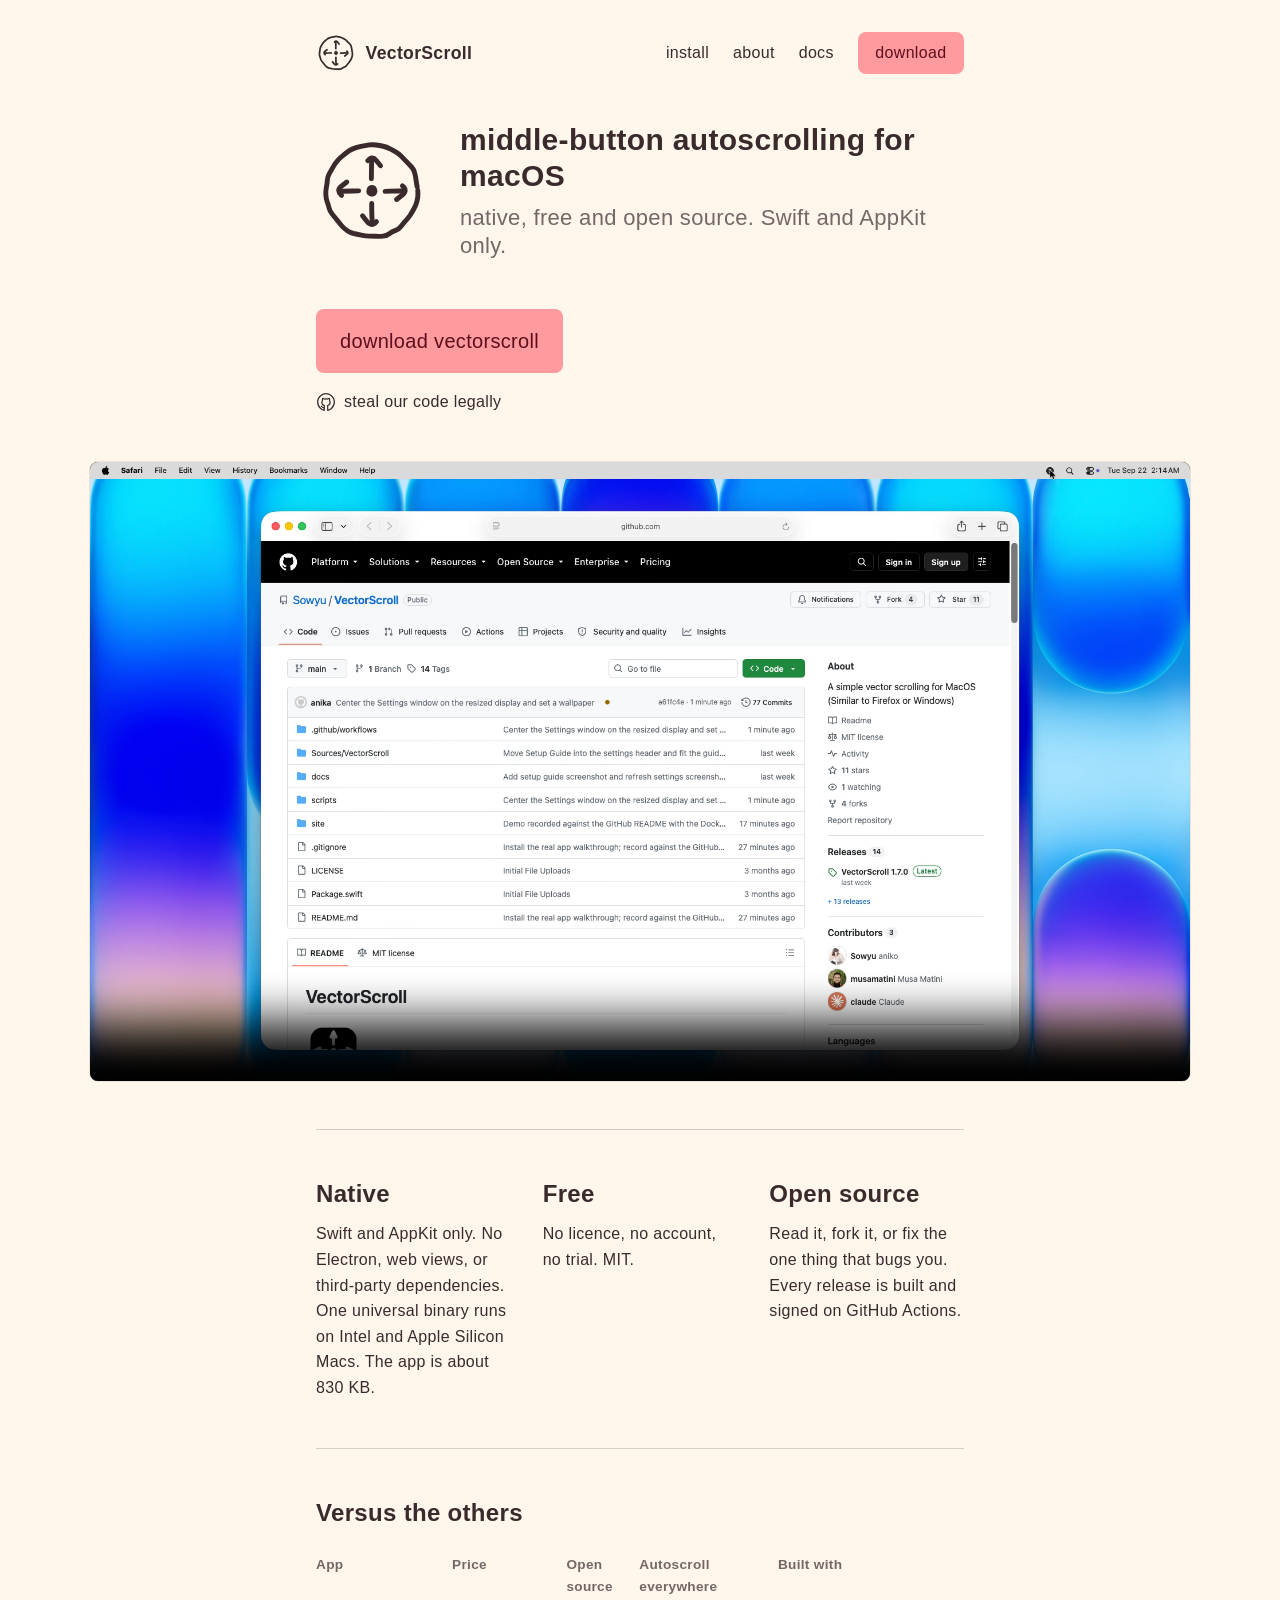
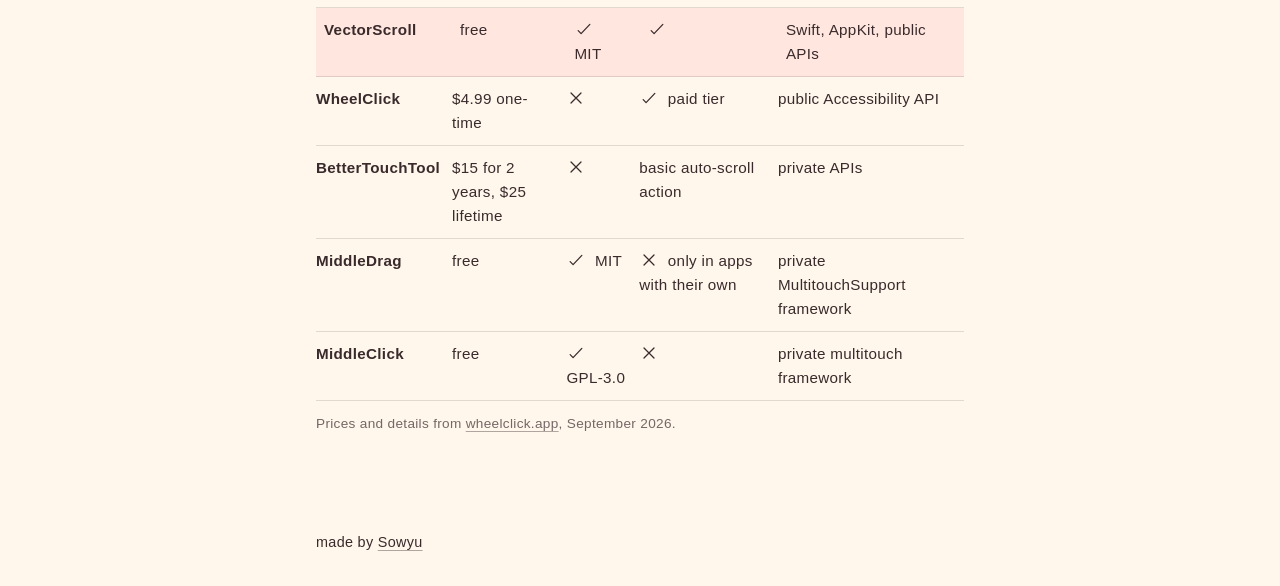
==== site/index.html @ f9fa7a79 "Native pitch, comparison table with Hugeicons, header download button, steal-our-code link; record o" ====
<!doctype html>
<html lang="en">
<head>
<meta charset="utf-8">
<meta name="viewport" content="width=device-width, initial-scale=1">
<title>VectorScroll</title>
<meta name="description" content="Free and open source middle-button autoscrolling for macOS. Swift and AppKit, 830 KB.">
<meta name="color-scheme" content="light dark">
<meta property="og:title" content="VectorScroll">
<meta property="og:description" content="Free and open source middle-button autoscrolling for macOS. Swift and AppKit, 830 KB.">
<meta property="og:image" content="poster.jpg">
<link rel="icon" href="icon.png">
<link rel="stylesheet" href="style.css">
</head>
<body>
<a class="skip" href="#main">Skip to main content</a>
<header>
  <a href="index.html" class="home" aria-label="VectorScroll home"><svg class="mark" aria-hidden="true" viewBox="0 0 160 160" fill="none" stroke="currentColor" stroke-width="7" stroke-linecap="round" stroke-linejoin="round" xmlns="http://www.w3.org/2000/svg"><path d="M145.4 78.9 Q145.4 78.9 145.6 83.9 Q145.7 89.0 144.3 94.5 Q142.9 100.0 140.1 105.0 Q137.4 110.0 134.7 114.3 Q131.9 118.6 128.6 122.0 Q125.3 125.4 121.9 129.9 Q118.6 134.4 113.7 136.2 Q108.8 137.9 104.8 141.1 Q100.8 144.2 95.7 144.5 Q90.6 144.9 86.0 144.7 Q81.5 144.5 76.2 144.5 Q70.8 144.5 64.6 143.0 Q58.5 141.5 53.9 140.7 Q49.4 139.8 44.8 136.7 Q40.2 133.7 37.0 130.0 Q33.8 126.3 30.3 121.8 Q26.8 117.4 23.3 113.2 Q19.8 109.0 18.8 104.6 Q17.8 100.2 16.0 95.4 Q14.2 90.6 14.0 85.0 Q13.9 79.4 14.8 74.8 Q15.8 70.3 16.1 65.1 Q16.4 59.8 18.8 55.5 Q21.3 51.2 24.3 45.9 Q27.3 40.5 31.1 36.3 Q34.9 32.1 37.9 29.8 Q40.9 27.4 44.9 24.3 Q48.9 21.2 53.5 19.5 Q58.1 17.8 64.3 16.4 Q70.5 15.0 75.9 14.2 Q81.2 13.4 86.1 14.3 Q90.9 15.1 95.8 16.1 Q100.7 17.1 105.9 19.9 Q111.1 22.6 114.9 24.9 Q118.7 27.1 122.0 30.6 Q125.3 34.0 129.6 38.4 Q133.9 42.8 136.9 46.1 Q139.8 49.3 141.1 54.7 Q142.4 60.1 143.0 64.8 Q143.7 69.6 144.5 74.2"/><path d="M79.1 62.5 Q79.1 62.5 79.2 53.5 Q79.3 44.5 79.5 36.6"/><path d="M92.2 43.9 Q92.2 43.9 86.1 36.3 Q80.1 28.8 73.9 36.7"/><path d="M79.6 97.8 Q79.6 97.8 79.6 106.8 Q79.7 115.8 80.3 123.5"/><path d="M66.4 115.5 Q66.4 115.5 72.9 123.7 Q79.5 132.0 86.3 123.7"/><path d="M61.0 79.8 Q61.0 79.8 52.9 80.0 Q44.7 80.1 36.8 80.3"/><path d="M44.0 67.2 Q44.0 67.2 36.2 73.2 Q28.4 79.1 36.6 86.3"/><path d="M98.7 80.6 Q98.7 80.6 106.8 80.2 Q114.8 79.8 123.0 80.0"/><path d="M115.1 92.1 Q115.1 92.1 123.3 85.7 Q131.4 79.3 123.5 72.7"/><path d="M86.4 79.6 Q86.4 79.6 86.0 81.5 Q85.6 83.3 84.3 84.9 Q82.9 86.5 81.5 86.5 Q80.1 86.6 78.2 86.2 Q76.2 85.9 75.0 84.5 Q73.8 83.0 73.6 81.8 Q73.4 80.6 73.7 78.5 Q73.9 76.5 75.0 75.0 Q76.0 73.5 77.9 73.1 Q79.8 72.7 81.9 73.1 Q83.9 73.5 84.7 75.3 Q85.5 77.0 85.9 78.3" fill="currentColor" stroke-width="3"/></svg><span>VectorScroll</span></a>
  <nav><a href="download.html">install</a><a href="about.html">about</a><a href="docs.html">docs</a><a href="https://github.com/Sowyu/VectorScroll/releases/latest/download/VectorScroll.dmg" class="button small">download</a></nav>
</header>
<section class="hero">
  <svg class="hero-mark" aria-hidden="true" viewBox="0 0 160 160" fill="none" stroke="currentColor" stroke-width="7" stroke-linecap="round" stroke-linejoin="round" xmlns="http://www.w3.org/2000/svg"><path d="M145.4 78.9 Q145.4 78.9 145.6 83.9 Q145.7 89.0 144.3 94.5 Q142.9 100.0 140.1 105.0 Q137.4 110.0 134.7 114.3 Q131.9 118.6 128.6 122.0 Q125.3 125.4 121.9 129.9 Q118.6 134.4 113.7 136.2 Q108.8 137.9 104.8 141.1 Q100.8 144.2 95.7 144.5 Q90.6 144.9 86.0 144.7 Q81.5 144.5 76.2 144.5 Q70.8 144.5 64.6 143.0 Q58.5 141.5 53.9 140.7 Q49.4 139.8 44.8 136.7 Q40.2 133.7 37.0 130.0 Q33.8 126.3 30.3 121.8 Q26.8 117.4 23.3 113.2 Q19.8 109.0 18.8 104.6 Q17.8 100.2 16.0 95.4 Q14.2 90.6 14.0 85.0 Q13.9 79.4 14.8 74.8 Q15.8 70.3 16.1 65.1 Q16.4 59.8 18.8 55.5 Q21.3 51.2 24.3 45.9 Q27.3 40.5 31.1 36.3 Q34.9 32.1 37.9 29.8 Q40.9 27.4 44.9 24.3 Q48.9 21.2 53.5 19.5 Q58.1 17.8 64.3 16.4 Q70.5 15.0 75.9 14.2 Q81.2 13.4 86.1 14.3 Q90.9 15.1 95.8 16.1 Q100.7 17.1 105.9 19.9 Q111.1 22.6 114.9 24.9 Q118.7 27.1 122.0 30.6 Q125.3 34.0 129.6 38.4 Q133.9 42.8 136.9 46.1 Q139.8 49.3 141.1 54.7 Q142.4 60.1 143.0 64.8 Q143.7 69.6 144.5 74.2"/><path d="M79.1 62.5 Q79.1 62.5 79.2 53.5 Q79.3 44.5 79.5 36.6"/><path d="M92.2 43.9 Q92.2 43.9 86.1 36.3 Q80.1 28.8 73.9 36.7"/><path d="M79.6 97.8 Q79.6 97.8 79.6 106.8 Q79.7 115.8 80.3 123.5"/><path d="M66.4 115.5 Q66.4 115.5 72.9 123.7 Q79.5 132.0 86.3 123.7"/><path d="M61.0 79.8 Q61.0 79.8 52.9 80.0 Q44.7 80.1 36.8 80.3"/><path d="M44.0 67.2 Q44.0 67.2 36.2 73.2 Q28.4 79.1 36.6 86.3"/><path d="M98.7 80.6 Q98.7 80.6 106.8 80.2 Q114.8 79.8 123.0 80.0"/><path d="M115.1 92.1 Q115.1 92.1 123.3 85.7 Q131.4 79.3 123.5 72.7"/><path d="M86.4 79.6 Q86.4 79.6 86.0 81.5 Q85.6 83.3 84.3 84.9 Q82.9 86.5 81.5 86.5 Q80.1 86.6 78.2 86.2 Q76.2 85.9 75.0 84.5 Q73.8 83.0 73.6 81.8 Q73.4 80.6 73.7 78.5 Q73.9 76.5 75.0 75.0 Q76.0 73.5 77.9 73.1 Q79.8 72.7 81.9 73.1 Q83.9 73.5 84.7 75.3 Q85.5 77.0 85.9 78.3" fill="currentColor" stroke-width="3"/></svg>
  <div>
    <h1>middle-button autoscrolling for macOS</h1>
    <h3>native, free and open source. Swift and AppKit only.</h3>
  </div>
</section>
<main id="main">
  <div class="cta">
    <a href="https://github.com/Sowyu/VectorScroll/releases/latest/download/VectorScroll.dmg" class="button">download vectorscroll</a>
    <a href="https://github.com/Sowyu/VectorScroll" class="steal"><svg class="ico" viewBox="0 0 24 24" fill="none" aria-hidden="true"><path d="M6.51734 17.1132C6.91177 17.6905 8.10883 18.9228 9.74168 19.2333M9.86428 22C8.83582 21.8306 2 19.6057 2 12.0926C2 5.06329 8.0019 2 12.0008 2C15.9996 2 22 5.06329 22 12.0926C22 19.6057 15.1642 21.8306 14.1357 22C14.1357 22 13.9267 18.5826 14.0487 17.9969C14.1706 17.4113 13.7552 16.4688 13.7552 16.4688C14.7262 16.1055 16.2043 15.5847 16.7001 14.1874C17.0848 13.1032 17.3268 11.5288 16.2508 10.0489C16.2508 10.0489 16.5318 7.65809 15.9996 7.56548C15.4675 7.47287 13.8998 8.51192 13.8998 8.51192C13.4432 8.38248 12.4243 8.13476 12.0018 8.17939C11.5792 8.13476 10.5568 8.38248 10.1002 8.51192C10.1002 8.51192 8.53249 7.47287 8.00036 7.56548C7.46823 7.65809 7.74917 10.0489 7.74917 10.0489C6.67316 11.5288 6.91516 13.1032 7.2999 14.1874C7.79575 15.5847 9.27384 16.1055 10.2448 16.4688C10.2448 16.4688 9.82944 17.4113 9.95135 17.9969C10.0733 18.5826 9.86428 22 9.86428 22Z" stroke="currentColor" stroke-width="1.5" stroke-linecap="round" stroke-linejoin="round"/></svg> steal our code legally</a>
  </div>
  <video width="1920" height="1080" autoplay muted loop playsinline controls preload="metadata" poster="poster.jpg" aria-label="A middle click shows the four-arrow indicator, moving the pointer down scrolls the page, pulling back slows and reverses it.">
    <source src="demo.webm" type="video/webm">
    <source src="demo.mp4" type="video/mp4">
  </video>
  <hr>
  <div class="grid">
    <div><h2>Native</h2><p>Swift and AppKit only. No Electron, web views, or third-party dependencies. One universal binary runs on Intel and Apple Silicon Macs. The app is about 830 KB.</p></div>
    <div><h2>Free</h2><p>No licence, no account, no trial. MIT.</p></div>
    <div><h2>Open source</h2><p>Read it, fork it, or fix the one thing that bugs you. Every release is built and signed on GitHub Actions.</p></div>
  </div>
  <hr>
  <div class="compare">
    <h2>Versus the others</h2>
    <div class="scroll">
    <table>
      <thead><tr><th>App</th><th>Price</th><th>Open source</th><th>Autoscroll everywhere</th><th>Built with</th></tr></thead>
      <tbody>
        <tr><th>VectorScroll</th><td>free</td><td><svg class="ico" viewBox="0 0 24 24" fill="none" role="img" aria-label="yes"><path d="M5 14L8.5 17.5L19 6.5" stroke="currentColor" stroke-width="1.5" stroke-linecap="round" stroke-linejoin="round"/></svg> MIT</td><td><svg class="ico" viewBox="0 0 24 24" fill="none" role="img" aria-label="yes"><path d="M5 14L8.5 17.5L19 6.5" stroke="currentColor" stroke-width="1.5" stroke-linecap="round" stroke-linejoin="round"/></svg></td><td>Swift, AppKit, public APIs</td></tr>
        <tr><th>WheelClick</th><td>$4.99 one-time</td><td><svg class="ico" viewBox="0 0 24 24" fill="none" role="img" aria-label="no"><path d="M18 6L6.00081 17.9992M17.9992 18L6 6.00085" stroke="currentColor" stroke-width="1.5" stroke-linecap="round" stroke-linejoin="round"/></svg></td><td><svg class="ico" viewBox="0 0 24 24" fill="none" role="img" aria-label="yes"><path d="M5 14L8.5 17.5L19 6.5" stroke="currentColor" stroke-width="1.5" stroke-linecap="round" stroke-linejoin="round"/></svg> paid tier</td><td>public Accessibility API</td></tr>
        <tr><th>BetterTouchTool</th><td>$15 for 2 years, $25 lifetime</td><td><svg class="ico" viewBox="0 0 24 24" fill="none" role="img" aria-label="no"><path d="M18 6L6.00081 17.9992M17.9992 18L6 6.00085" stroke="currentColor" stroke-width="1.5" stroke-linecap="round" stroke-linejoin="round"/></svg></td><td>basic auto-scroll action</td><td>private APIs</td></tr>
        <tr><th>MiddleDrag</th><td>free</td><td><svg class="ico" viewBox="0 0 24 24" fill="none" role="img" aria-label="yes"><path d="M5 14L8.5 17.5L19 6.5" stroke="currentColor" stroke-width="1.5" stroke-linecap="round" stroke-linejoin="round"/></svg> MIT</td><td><svg class="ico" viewBox="0 0 24 24" fill="none" role="img" aria-label="no"><path d="M18 6L6.00081 17.9992M17.9992 18L6 6.00085" stroke="currentColor" stroke-width="1.5" stroke-linecap="round" stroke-linejoin="round"/></svg> only in apps with their own</td><td>private MultitouchSupport framework</td></tr>
        <tr><th>MiddleClick</th><td>free</td><td><svg class="ico" viewBox="0 0 24 24" fill="none" role="img" aria-label="yes"><path d="M5 14L8.5 17.5L19 6.5" stroke="currentColor" stroke-width="1.5" stroke-linecap="round" stroke-linejoin="round"/></svg> GPL-3.0</td><td><svg class="ico" viewBox="0 0 24 24" fill="none" role="img" aria-label="no"><path d="M18 6L6.00081 17.9992M17.9992 18L6 6.00085" stroke="currentColor" stroke-width="1.5" stroke-linecap="round" stroke-linejoin="round"/></svg></td><td>private multitouch framework</td></tr>
      </tbody>
    </table>
    </div>
    <p class="note">Prices and details from <a href="https://wheelclick.app/vs/everything">wheelclick.app</a>, September 2026.</p>
  </div>
</main>
<footer>made by <a href="https://github.com/Sowyu">Sowyu</a></footer>
</body>
</html>
---- site/style.css ----
:root {
  --bg: #fff7ec;
  --text: #3a2a2c;
  --accent: #ff9a9e;
  --accent-light: #ffc4c6;
  --accent-dark: #5c0f1c;
}
@media (prefers-color-scheme: dark) {
  :root {
    --bg: #1d1a1a;
    --text: #f1e9e3;
    --accent: #e0757b;
    --accent-light: #f09a9e;
    --accent-dark: #2a0a0f;
  }
}

* { box-sizing: border-box; }
html { background: var(--bg); color: var(--text); }
body {
  margin: 0 auto; max-width: 680px; min-height: 100dvh; padding: 0 16px;
  display: flex; flex-direction: column; gap: 3rem;
  font-family: -apple-system, BlinkMacSystemFont, "Segoe UI", Roboto, sans-serif;
  font-size: 16px; line-height: 1.6; letter-spacing: .02rem;
}
h1, h2, h3 { margin: 0 0 .75rem; font-weight: 600; line-height: 1.3; }
h1 { font-size: 1.875rem; line-height: 1.2; }
h2 { font-size: 1.5rem; }
h3 { font-size: 1.375rem; font-weight: 500; }
p { margin: 0 0 1rem; }
a { color: inherit; text-decoration: underline; text-underline-offset: 3px; text-decoration-color: color-mix(in oklab, var(--text) 40%, transparent); }
a:hover { text-decoration-color: var(--accent); }
:focus-visible { outline: 2px solid var(--accent-dark); outline-offset: 3px; border-radius: 4px; }
hr { width: 100%; height: 1px; border: 0; margin: 0; background: color-mix(in oklab, var(--text) 20%, transparent); }
img { max-width: 100%; height: auto; }
video { height: auto; }
pre, code { font-family: ui-monospace, Menlo, monospace; font-size: .9em; }
pre { background: color-mix(in oklab, var(--text) 8%, transparent); border-radius: .5rem; padding: .75rem 1rem; overflow-x: auto; margin: 0 0 1rem; }
code { background: color-mix(in oklab, var(--text) 8%, transparent); border-radius: .25rem; padding: .1em .35em; }

.skip { position: absolute; left: -999px; top: 1rem; background: var(--accent); color: var(--accent-dark); padding: .5rem 1rem; border-radius: .5rem; }
.skip:focus { left: 1rem; z-index: 10; }

header { width: 100%; display: flex; flex-wrap: wrap; justify-content: space-between; align-items: center; gap: .75rem 1.5rem; padding-top: 2rem; }
.home { display: flex; align-items: center; gap: .6rem; text-decoration: none; font-weight: 600; font-size: 1.1rem; }
.mark { width: 2.5rem; height: 2.5rem; }
nav { display: flex; gap: 1.5rem; align-items: center; }
nav a { text-decoration: none; }
nav a:hover, nav a[aria-current] { text-decoration: underline; text-decoration-color: var(--accent); }
.button { background: var(--accent); color: var(--accent-dark); border-radius: .5rem; text-decoration: none; }
.button:hover { background: var(--accent-light); text-decoration: none; }
.button { display: inline-block; padding: 1rem 1.5rem; font-size: 1.25rem; }
.button.small { padding: .5rem 1.1rem; font-size: 1rem; }
.steal { display: inline-flex; align-items: center; gap: .5rem; text-decoration: none; font-weight: 500; }
.steal:hover { text-decoration: underline; text-decoration-color: var(--accent); }
.ico { width: 1.25rem; height: 1.25rem; vertical-align: -.25rem; flex: none; }
.compare h2 { margin-bottom: 1rem; }
.scroll { overflow-x: auto; -webkit-overflow-scrolling: touch; }
table { border-collapse: collapse; width: 100%; min-width: 620px; font-size: .95rem; }
th, td { text-align: left; padding: .6rem .75rem .6rem 0; vertical-align: top; border-bottom: 1px solid color-mix(in oklab, var(--text) 15%, transparent); }
thead th { font-weight: 600; color: color-mix(in oklab, var(--text) 70%, transparent); font-size: .85rem; }
tbody th { font-weight: 600; white-space: nowrap; }
tbody tr:first-child { background: color-mix(in oklab, var(--accent) 18%, transparent); }
tbody tr:first-child th, tbody tr:first-child td { padding-left: .5rem; }
td .ico { margin-right: .25rem; }
.note { font-size: .85rem; color: color-mix(in oklab, var(--text) 70%, transparent); margin-top: .75rem; }

.hero { display: flex; gap: 2rem; align-items: center; }
.hero-mark { width: 7rem; height: 7rem; flex: none; }
.hero h3 { color: color-mix(in oklab, var(--text) 70%, transparent); margin: 0; }
.hero h1 { margin-bottom: 10px; }

main { width: 100%; flex-grow: 1; display: flex; flex-direction: column; gap: 3rem; }
.cta { display: flex; flex-direction: column; gap: 1rem; align-items: flex-start; }
video { width: min(100vw - 32px, 1100px); margin-inline: calc((100% - min(100vw - 32px, 1100px)) / 2); border-radius: .5rem; background: #000; box-shadow: 0 0 0 1px color-mix(in oklab, var(--text) 10%, transparent); }
.grid { width: 100%; display: grid; grid-template-columns: 1fr 1fr 1fr; gap: 2rem; }
.grid p { margin: 0; }

.doc { width: 100%; align-items: stretch; display: block; }
.doc h1 { margin-bottom: 1.5rem; }
.doc h2 { margin-top: 2.5rem; }
.doc ol, .doc ul { padding-left: 1.4rem; margin: 0 0 1rem; }
.doc li { margin-bottom: .4rem; }
.doc img { border-radius: .5rem; margin: 0 0 1rem; box-shadow: 0 0 0 1px color-mix(in oklab, var(--text) 10%, transparent); }
.dl { border: 1px solid color-mix(in oklab, var(--text) 20%, transparent); border-radius: .5rem; padding: 1.5rem; margin-bottom: 1rem; }
.dl h2 { margin-top: 0; }
.dl p { margin: 1rem 0 0; }

.docs { display: block; }
.doc h2 { scroll-margin-top: 1.5rem; }

footer { padding: 2rem 0; font-size: .9rem; }


@media (max-width: 640px) {
  body { gap: 2rem; }
  header { padding-top: 1rem; }
  .mark { width: 2rem; height: 2rem; }
  nav { gap: 1.25rem; }
  .hero { gap: 1.25rem; }
  .hero-mark { width: 5rem; height: 5rem; }
  .hero h1 { font-size: 1.5rem; }
  .hero h3 { font-size: 1.1rem; }
  .cta { flex-wrap: wrap; }
  .grid { grid-template-columns: 1fr; gap: 1rem; }
  .button { font-size: 1.1rem; }
  nav { gap: 1rem; }
  .grid div { margin-bottom: .5rem; }
}
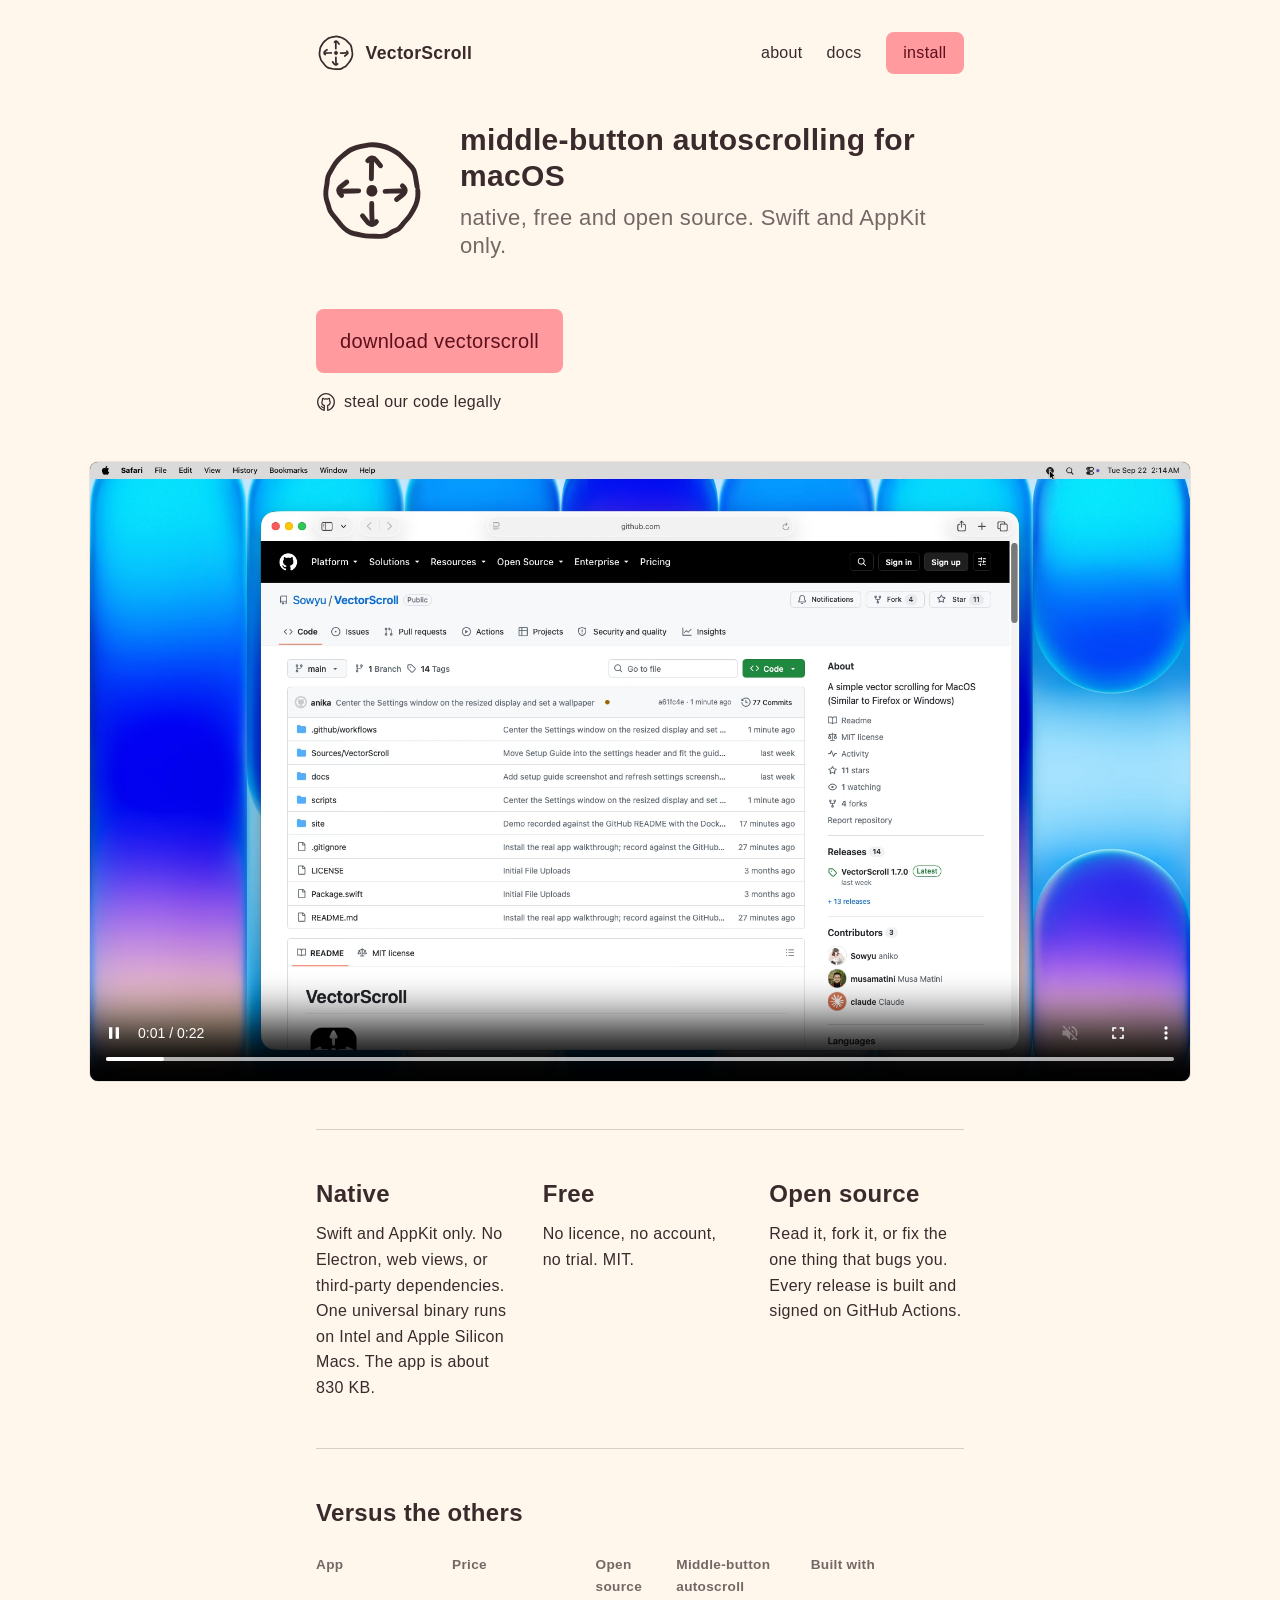
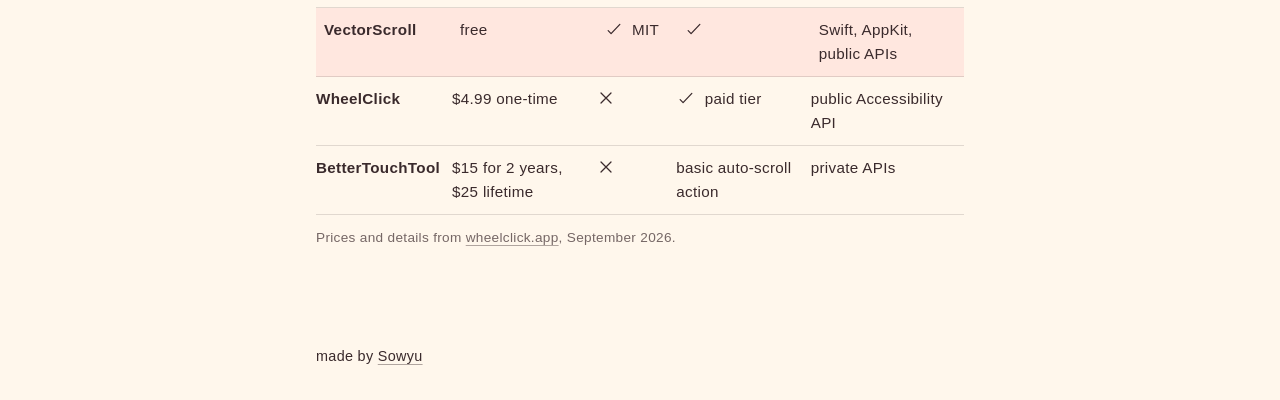
==== commit bddaa93c: "Header: install button instead of download; table keeps only apps that autoscroll" ====
--- a/site/index.html
+++ b/site/index.html
@@ -16,7 +16,7 @@
 <a class="skip" href="#main">Skip to main content</a>
 <header>
   <a href="index.html" class="home" aria-label="VectorScroll home"><svg class="mark" aria-hidden="true" viewBox="0 0 160 160" fill="none" stroke="currentColor" stroke-width="7" stroke-linecap="round" stroke-linejoin="round" xmlns="http://www.w3.org/2000/svg"><path d="M145.4 78.9 Q145.4 78.9 145.6 83.9 Q145.7 89.0 144.3 94.5 Q142.9 100.0 140.1 105.0 Q137.4 110.0 134.7 114.3 Q131.9 118.6 128.6 122.0 Q125.3 125.4 121.9 129.9 Q118.6 134.4 113.7 136.2 Q108.8 137.9 104.8 141.1 Q100.8 144.2 95.7 144.5 Q90.6 144.9 86.0 144.7 Q81.5 144.5 76.2 144.5 Q70.8 144.5 64.6 143.0 Q58.5 141.5 53.9 140.7 Q49.4 139.8 44.8 136.7 Q40.2 133.7 37.0 130.0 Q33.8 126.3 30.3 121.8 Q26.8 117.4 23.3 113.2 Q19.8 109.0 18.8 104.6 Q17.8 100.2 16.0 95.4 Q14.2 90.6 14.0 85.0 Q13.9 79.4 14.8 74.8 Q15.8 70.3 16.1 65.1 Q16.4 59.8 18.8 55.5 Q21.3 51.2 24.3 45.9 Q27.3 40.5 31.1 36.3 Q34.9 32.1 37.9 29.8 Q40.9 27.4 44.9 24.3 Q48.9 21.2 53.5 19.5 Q58.1 17.8 64.3 16.4 Q70.5 15.0 75.9 14.2 Q81.2 13.4 86.1 14.3 Q90.9 15.1 95.8 16.1 Q100.7 17.1 105.9 19.9 Q111.1 22.6 114.9 24.9 Q118.7 27.1 122.0 30.6 Q125.3 34.0 129.6 38.4 Q133.9 42.8 136.9 46.1 Q139.8 49.3 141.1 54.7 Q142.4 60.1 143.0 64.8 Q143.7 69.6 144.5 74.2"/><path d="M79.1 62.5 Q79.1 62.5 79.2 53.5 Q79.3 44.5 79.5 36.6"/><path d="M92.2 43.9 Q92.2 43.9 86.1 36.3 Q80.1 28.8 73.9 36.7"/><path d="M79.6 97.8 Q79.6 97.8 79.6 106.8 Q79.7 115.8 80.3 123.5"/><path d="M66.4 115.5 Q66.4 115.5 72.9 123.7 Q79.5 132.0 86.3 123.7"/><path d="M61.0 79.8 Q61.0 79.8 52.9 80.0 Q44.7 80.1 36.8 80.3"/><path d="M44.0 67.2 Q44.0 67.2 36.2 73.2 Q28.4 79.1 36.6 86.3"/><path d="M98.7 80.6 Q98.7 80.6 106.8 80.2 Q114.8 79.8 123.0 80.0"/><path d="M115.1 92.1 Q115.1 92.1 123.3 85.7 Q131.4 79.3 123.5 72.7"/><path d="M86.4 79.6 Q86.4 79.6 86.0 81.5 Q85.6 83.3 84.3 84.9 Q82.9 86.5 81.5 86.5 Q80.1 86.6 78.2 86.2 Q76.2 85.9 75.0 84.5 Q73.8 83.0 73.6 81.8 Q73.4 80.6 73.7 78.5 Q73.9 76.5 75.0 75.0 Q76.0 73.5 77.9 73.1 Q79.8 72.7 81.9 73.1 Q83.9 73.5 84.7 75.3 Q85.5 77.0 85.9 78.3" fill="currentColor" stroke-width="3"/></svg><span>VectorScroll</span></a>
-  <nav><a href="download.html">install</a><a href="about.html">about</a><a href="docs.html">docs</a><a href="https://github.com/Sowyu/VectorScroll/releases/latest/download/VectorScroll.dmg" class="button small">download</a></nav>
+  <nav><a href="about.html">about</a><a href="docs.html">docs</a><a href="download.html" class="button small">install</a></nav>
 </header>
 <section class="hero">
   <svg class="hero-mark" aria-hidden="true" viewBox="0 0 160 160" fill="none" stroke="currentColor" stroke-width="7" stroke-linecap="round" stroke-linejoin="round" xmlns="http://www.w3.org/2000/svg"><path d="M145.4 78.9 Q145.4 78.9 145.6 83.9 Q145.7 89.0 144.3 94.5 Q142.9 100.0 140.1 105.0 Q137.4 110.0 134.7 114.3 Q131.9 118.6 128.6 122.0 Q125.3 125.4 121.9 129.9 Q118.6 134.4 113.7 136.2 Q108.8 137.9 104.8 141.1 Q100.8 144.2 95.7 144.5 Q90.6 144.9 86.0 144.7 Q81.5 144.5 76.2 144.5 Q70.8 144.5 64.6 143.0 Q58.5 141.5 53.9 140.7 Q49.4 139.8 44.8 136.7 Q40.2 133.7 37.0 130.0 Q33.8 126.3 30.3 121.8 Q26.8 117.4 23.3 113.2 Q19.8 109.0 18.8 104.6 Q17.8 100.2 16.0 95.4 Q14.2 90.6 14.0 85.0 Q13.9 79.4 14.8 74.8 Q15.8 70.3 16.1 65.1 Q16.4 59.8 18.8 55.5 Q21.3 51.2 24.3 45.9 Q27.3 40.5 31.1 36.3 Q34.9 32.1 37.9 29.8 Q40.9 27.4 44.9 24.3 Q48.9 21.2 53.5 19.5 Q58.1 17.8 64.3 16.4 Q70.5 15.0 75.9 14.2 Q81.2 13.4 86.1 14.3 Q90.9 15.1 95.8 16.1 Q100.7 17.1 105.9 19.9 Q111.1 22.6 114.9 24.9 Q118.7 27.1 122.0 30.6 Q125.3 34.0 129.6 38.4 Q133.9 42.8 136.9 46.1 Q139.8 49.3 141.1 54.7 Q142.4 60.1 143.0 64.8 Q143.7 69.6 144.5 74.2"/><path d="M79.1 62.5 Q79.1 62.5 79.2 53.5 Q79.3 44.5 79.5 36.6"/><path d="M92.2 43.9 Q92.2 43.9 86.1 36.3 Q80.1 28.8 73.9 36.7"/><path d="M79.6 97.8 Q79.6 97.8 79.6 106.8 Q79.7 115.8 80.3 123.5"/><path d="M66.4 115.5 Q66.4 115.5 72.9 123.7 Q79.5 132.0 86.3 123.7"/><path d="M61.0 79.8 Q61.0 79.8 52.9 80.0 Q44.7 80.1 36.8 80.3"/><path d="M44.0 67.2 Q44.0 67.2 36.2 73.2 Q28.4 79.1 36.6 86.3"/><path d="M98.7 80.6 Q98.7 80.6 106.8 80.2 Q114.8 79.8 123.0 80.0"/><path d="M115.1 92.1 Q115.1 92.1 123.3 85.7 Q131.4 79.3 123.5 72.7"/><path d="M86.4 79.6 Q86.4 79.6 86.0 81.5 Q85.6 83.3 84.3 84.9 Q82.9 86.5 81.5 86.5 Q80.1 86.6 78.2 86.2 Q76.2 85.9 75.0 84.5 Q73.8 83.0 73.6 81.8 Q73.4 80.6 73.7 78.5 Q73.9 76.5 75.0 75.0 Q76.0 73.5 77.9 73.1 Q79.8 72.7 81.9 73.1 Q83.9 73.5 84.7 75.3 Q85.5 77.0 85.9 78.3" fill="currentColor" stroke-width="3"/></svg>
@@ -45,13 +45,11 @@
     <h2>Versus the others</h2>
     <div class="scroll">
     <table>
-      <thead><tr><th>App</th><th>Price</th><th>Open source</th><th>Autoscroll everywhere</th><th>Built with</th></tr></thead>
+      <thead><tr><th>App</th><th>Price</th><th>Open source</th><th>Middle-button autoscroll</th><th>Built with</th></tr></thead>
       <tbody>
         <tr><th>VectorScroll</th><td>free</td><td><svg class="ico" viewBox="0 0 24 24" fill="none" role="img" aria-label="yes"><path d="M5 14L8.5 17.5L19 6.5" stroke="currentColor" stroke-width="1.5" stroke-linecap="round" stroke-linejoin="round"/></svg> MIT</td><td><svg class="ico" viewBox="0 0 24 24" fill="none" role="img" aria-label="yes"><path d="M5 14L8.5 17.5L19 6.5" stroke="currentColor" stroke-width="1.5" stroke-linecap="round" stroke-linejoin="round"/></svg></td><td>Swift, AppKit, public APIs</td></tr>
         <tr><th>WheelClick</th><td>$4.99 one-time</td><td><svg class="ico" viewBox="0 0 24 24" fill="none" role="img" aria-label="no"><path d="M18 6L6.00081 17.9992M17.9992 18L6 6.00085" stroke="currentColor" stroke-width="1.5" stroke-linecap="round" stroke-linejoin="round"/></svg></td><td><svg class="ico" viewBox="0 0 24 24" fill="none" role="img" aria-label="yes"><path d="M5 14L8.5 17.5L19 6.5" stroke="currentColor" stroke-width="1.5" stroke-linecap="round" stroke-linejoin="round"/></svg> paid tier</td><td>public Accessibility API</td></tr>
         <tr><th>BetterTouchTool</th><td>$15 for 2 years, $25 lifetime</td><td><svg class="ico" viewBox="0 0 24 24" fill="none" role="img" aria-label="no"><path d="M18 6L6.00081 17.9992M17.9992 18L6 6.00085" stroke="currentColor" stroke-width="1.5" stroke-linecap="round" stroke-linejoin="round"/></svg></td><td>basic auto-scroll action</td><td>private APIs</td></tr>
-        <tr><th>MiddleDrag</th><td>free</td><td><svg class="ico" viewBox="0 0 24 24" fill="none" role="img" aria-label="yes"><path d="M5 14L8.5 17.5L19 6.5" stroke="currentColor" stroke-width="1.5" stroke-linecap="round" stroke-linejoin="round"/></svg> MIT</td><td><svg class="ico" viewBox="0 0 24 24" fill="none" role="img" aria-label="no"><path d="M18 6L6.00081 17.9992M17.9992 18L6 6.00085" stroke="currentColor" stroke-width="1.5" stroke-linecap="round" stroke-linejoin="round"/></svg> only in apps with their own</td><td>private MultitouchSupport framework</td></tr>
-        <tr><th>MiddleClick</th><td>free</td><td><svg class="ico" viewBox="0 0 24 24" fill="none" role="img" aria-label="yes"><path d="M5 14L8.5 17.5L19 6.5" stroke="currentColor" stroke-width="1.5" stroke-linecap="round" stroke-linejoin="round"/></svg> GPL-3.0</td><td><svg class="ico" viewBox="0 0 24 24" fill="none" role="img" aria-label="no"><path d="M18 6L6.00081 17.9992M17.9992 18L6 6.00085" stroke="currentColor" stroke-width="1.5" stroke-linecap="round" stroke-linejoin="round"/></svg></td><td>private multitouch framework</td></tr>
       </tbody>
     </table>
     </div>
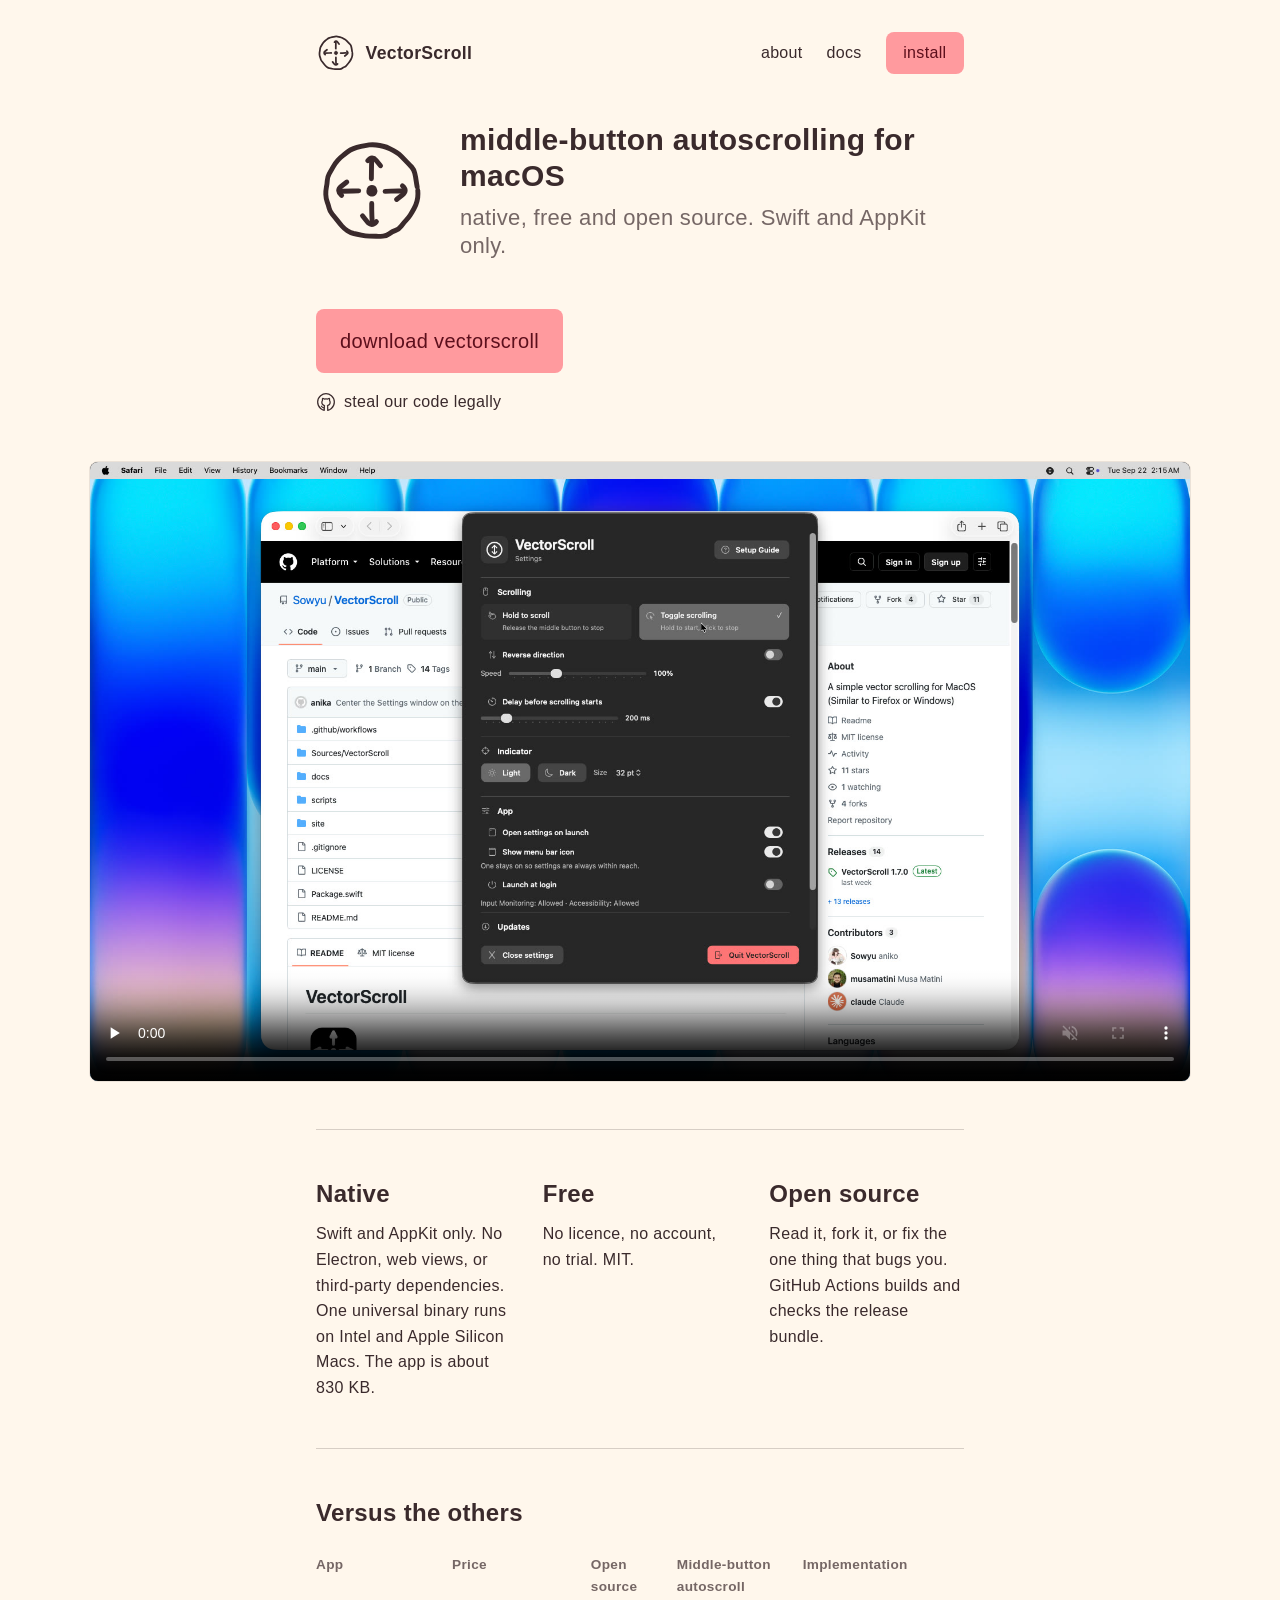
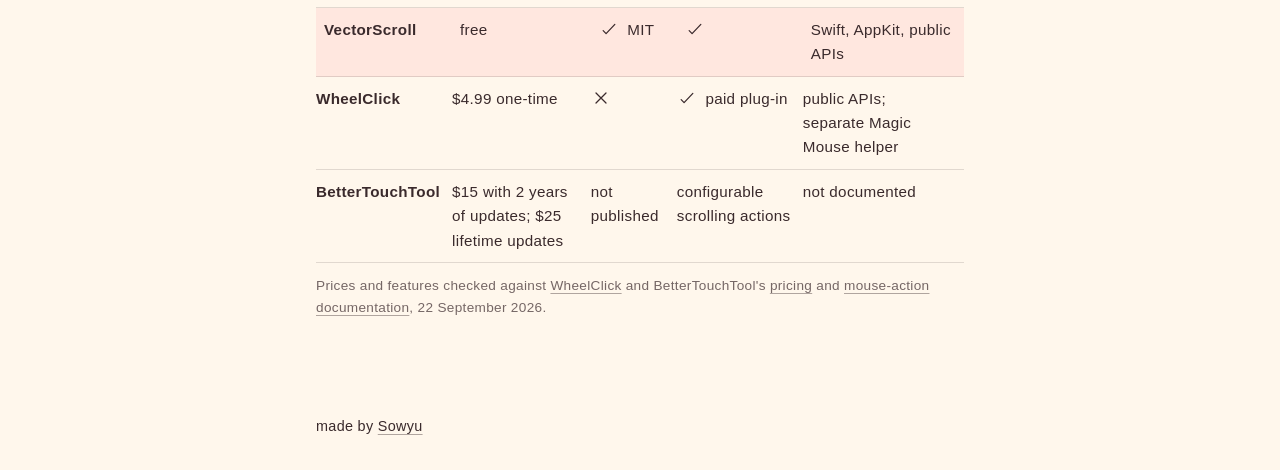
==== commit c5af87b6: "Fix update trust, permission handling, and native settings" ====
--- a/site/index.html
+++ b/site/index.html
@@ -30,7 +30,7 @@
     <a href="https://github.com/Sowyu/VectorScroll/releases/latest/download/VectorScroll.dmg" class="button">download vectorscroll</a>
     <a href="https://github.com/Sowyu/VectorScroll" class="steal"><svg class="ico" viewBox="0 0 24 24" fill="none" aria-hidden="true"><path d="M6.51734 17.1132C6.91177 17.6905 8.10883 18.9228 9.74168 19.2333M9.86428 22C8.83582 21.8306 2 19.6057 2 12.0926C2 5.06329 8.0019 2 12.0008 2C15.9996 2 22 5.06329 22 12.0926C22 19.6057 15.1642 21.8306 14.1357 22C14.1357 22 13.9267 18.5826 14.0487 17.9969C14.1706 17.4113 13.7552 16.4688 13.7552 16.4688C14.7262 16.1055 16.2043 15.5847 16.7001 14.1874C17.0848 13.1032 17.3268 11.5288 16.2508 10.0489C16.2508 10.0489 16.5318 7.65809 15.9996 7.56548C15.4675 7.47287 13.8998 8.51192 13.8998 8.51192C13.4432 8.38248 12.4243 8.13476 12.0018 8.17939C11.5792 8.13476 10.5568 8.38248 10.1002 8.51192C10.1002 8.51192 8.53249 7.47287 8.00036 7.56548C7.46823 7.65809 7.74917 10.0489 7.74917 10.0489C6.67316 11.5288 6.91516 13.1032 7.2999 14.1874C7.79575 15.5847 9.27384 16.1055 10.2448 16.4688C10.2448 16.4688 9.82944 17.4113 9.95135 17.9969C10.0733 18.5826 9.86428 22 9.86428 22Z" stroke="currentColor" stroke-width="1.5" stroke-linecap="round" stroke-linejoin="round"/></svg> steal our code legally</a>
   </div>
-  <video width="1920" height="1080" autoplay muted loop playsinline controls preload="metadata" poster="poster.jpg" aria-label="A middle click shows the four-arrow indicator, moving the pointer down scrolls the page, pulling back slows and reverses it.">
+  <video width="1920" height="1080" muted loop playsinline controls preload="none" poster="poster.jpg" aria-label="A middle click shows the four-arrow indicator, moving the pointer down scrolls the page, pulling back slows and reverses it.">
     <source src="demo.webm" type="video/webm">
     <source src="demo.mp4" type="video/mp4">
   </video>
@@ -38,22 +38,22 @@
   <div class="grid">
     <div><h2>Native</h2><p>Swift and AppKit only. No Electron, web views, or third-party dependencies. One universal binary runs on Intel and Apple Silicon Macs. The app is about 830 KB.</p></div>
     <div><h2>Free</h2><p>No licence, no account, no trial. MIT.</p></div>
-    <div><h2>Open source</h2><p>Read it, fork it, or fix the one thing that bugs you. Every release is built and signed on GitHub Actions.</p></div>
+    <div><h2>Open source</h2><p>Read it, fork it, or fix the one thing that bugs you. GitHub Actions builds and checks the release bundle.</p></div>
   </div>
   <hr>
   <div class="compare">
     <h2>Versus the others</h2>
     <div class="scroll">
     <table>
-      <thead><tr><th>App</th><th>Price</th><th>Open source</th><th>Middle-button autoscroll</th><th>Built with</th></tr></thead>
+      <thead><tr><th>App</th><th>Price</th><th>Open source</th><th>Middle-button autoscroll</th><th>Implementation</th></tr></thead>
       <tbody>
         <tr><th>VectorScroll</th><td>free</td><td><svg class="ico" viewBox="0 0 24 24" fill="none" role="img" aria-label="yes"><path d="M5 14L8.5 17.5L19 6.5" stroke="currentColor" stroke-width="1.5" stroke-linecap="round" stroke-linejoin="round"/></svg> MIT</td><td><svg class="ico" viewBox="0 0 24 24" fill="none" role="img" aria-label="yes"><path d="M5 14L8.5 17.5L19 6.5" stroke="currentColor" stroke-width="1.5" stroke-linecap="round" stroke-linejoin="round"/></svg></td><td>Swift, AppKit, public APIs</td></tr>
-        <tr><th>WheelClick</th><td>$4.99 one-time</td><td><svg class="ico" viewBox="0 0 24 24" fill="none" role="img" aria-label="no"><path d="M18 6L6.00081 17.9992M17.9992 18L6 6.00085" stroke="currentColor" stroke-width="1.5" stroke-linecap="round" stroke-linejoin="round"/></svg></td><td><svg class="ico" viewBox="0 0 24 24" fill="none" role="img" aria-label="yes"><path d="M5 14L8.5 17.5L19 6.5" stroke="currentColor" stroke-width="1.5" stroke-linecap="round" stroke-linejoin="round"/></svg> paid tier</td><td>public Accessibility API</td></tr>
-        <tr><th>BetterTouchTool</th><td>$15 for 2 years, $25 lifetime</td><td><svg class="ico" viewBox="0 0 24 24" fill="none" role="img" aria-label="no"><path d="M18 6L6.00081 17.9992M17.9992 18L6 6.00085" stroke="currentColor" stroke-width="1.5" stroke-linecap="round" stroke-linejoin="round"/></svg></td><td>basic auto-scroll action</td><td>private APIs</td></tr>
+        <tr><th>WheelClick</th><td>$4.99 one-time</td><td><svg class="ico" viewBox="0 0 24 24" fill="none" role="img" aria-label="no"><path d="M18 6L6.00081 17.9992M17.9992 18L6 6.00085" stroke="currentColor" stroke-width="1.5" stroke-linecap="round" stroke-linejoin="round"/></svg></td><td><svg class="ico" viewBox="0 0 24 24" fill="none" role="img" aria-label="yes"><path d="M5 14L8.5 17.5L19 6.5" stroke="currentColor" stroke-width="1.5" stroke-linecap="round" stroke-linejoin="round"/></svg> paid plug-in</td><td>public APIs; separate Magic Mouse helper</td></tr>
+        <tr><th>BetterTouchTool</th><td>$15 with 2 years of updates; $25 lifetime updates</td><td>not published</td><td>configurable scrolling actions</td><td>not documented</td></tr>
       </tbody>
     </table>
     </div>
-    <p class="note">Prices and details from <a href="https://wheelclick.app/vs/everything">wheelclick.app</a>, September 2026.</p>
+    <p class="note">Prices and features checked against <a href="https://wheelclick.app/">WheelClick</a> and BetterTouchTool's <a href="https://folivora.ai/buy/">pricing</a> and <a href="https://docs.folivora.ai/docs/normal-mouse/assigning-actions/">mouse-action documentation</a>, 22 September 2026.</p>
   </div>
 </main>
 <footer>made by <a href="https://github.com/Sowyu">Sowyu</a></footer>
--- a/site/style.css
+++ b/site/style.css
@@ -30,7 +30,7 @@
 p { margin: 0 0 1rem; }
 a { color: inherit; text-decoration: underline; text-underline-offset: 3px; text-decoration-color: color-mix(in oklab, var(--text) 40%, transparent); }
 a:hover { text-decoration-color: var(--accent); }
-:focus-visible { outline: 2px solid var(--accent-dark); outline-offset: 3px; border-radius: 4px; }
+:focus-visible { outline: 2px solid var(--text); outline-offset: 3px; border-radius: 4px; }
 hr { width: 100%; height: 1px; border: 0; margin: 0; background: color-mix(in oklab, var(--text) 20%, transparent); }
 img { max-width: 100%; height: auto; }
 video { height: auto; }
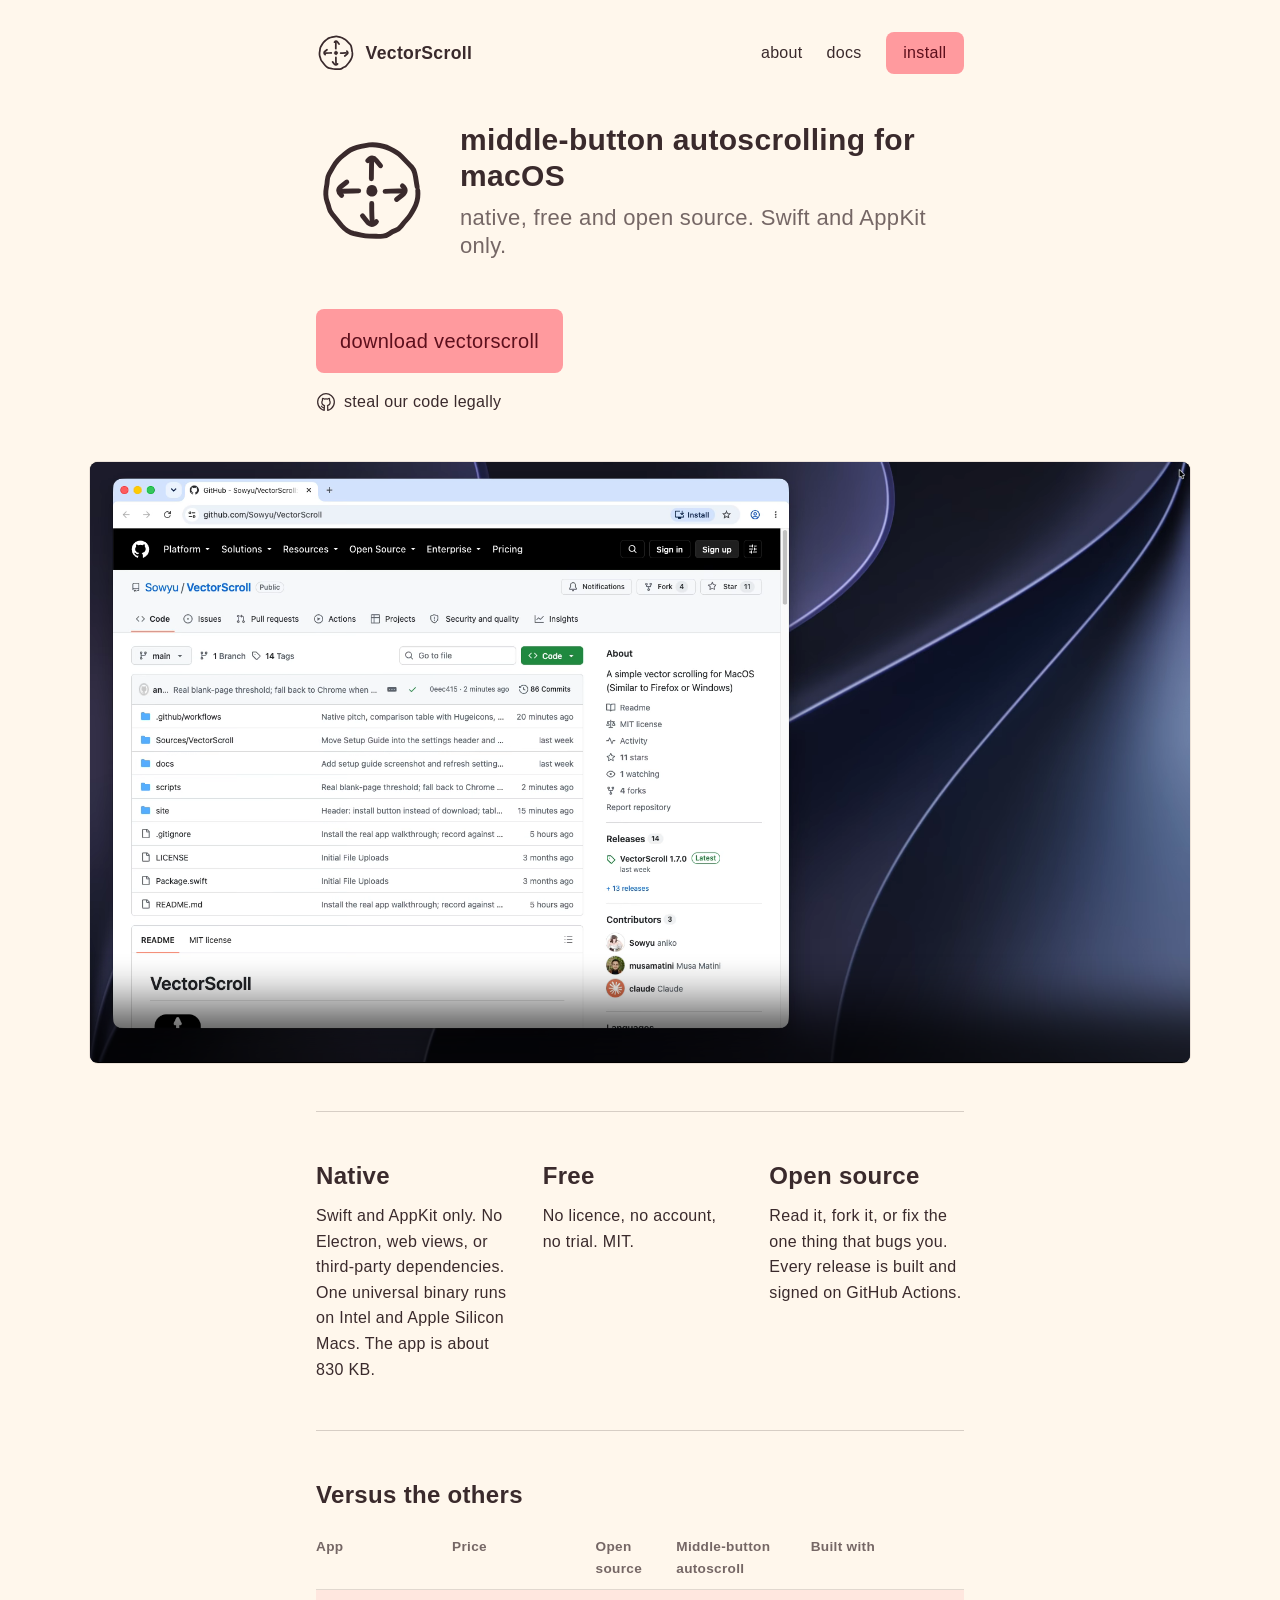
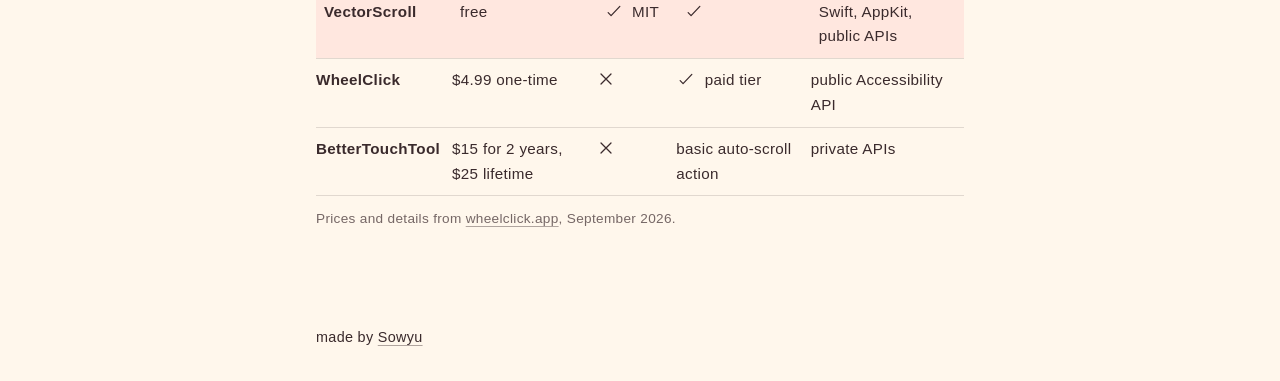
==== commit 4f7d54bb: "Demo recorded on macOS 27: browser left, Settings right, Golden Gate wallpaper, no menu bar" ====
--- a/site/index.html
+++ b/site/index.html
@@ -30,7 +30,7 @@
     <a href="https://github.com/Sowyu/VectorScroll/releases/latest/download/VectorScroll.dmg" class="button">download vectorscroll</a>
     <a href="https://github.com/Sowyu/VectorScroll" class="steal"><svg class="ico" viewBox="0 0 24 24" fill="none" aria-hidden="true"><path d="M6.51734 17.1132C6.91177 17.6905 8.10883 18.9228 9.74168 19.2333M9.86428 22C8.83582 21.8306 2 19.6057 2 12.0926C2 5.06329 8.0019 2 12.0008 2C15.9996 2 22 5.06329 22 12.0926C22 19.6057 15.1642 21.8306 14.1357 22C14.1357 22 13.9267 18.5826 14.0487 17.9969C14.1706 17.4113 13.7552 16.4688 13.7552 16.4688C14.7262 16.1055 16.2043 15.5847 16.7001 14.1874C17.0848 13.1032 17.3268 11.5288 16.2508 10.0489C16.2508 10.0489 16.5318 7.65809 15.9996 7.56548C15.4675 7.47287 13.8998 8.51192 13.8998 8.51192C13.4432 8.38248 12.4243 8.13476 12.0018 8.17939C11.5792 8.13476 10.5568 8.38248 10.1002 8.51192C10.1002 8.51192 8.53249 7.47287 8.00036 7.56548C7.46823 7.65809 7.74917 10.0489 7.74917 10.0489C6.67316 11.5288 6.91516 13.1032 7.2999 14.1874C7.79575 15.5847 9.27384 16.1055 10.2448 16.4688C10.2448 16.4688 9.82944 17.4113 9.95135 17.9969C10.0733 18.5826 9.86428 22 9.86428 22Z" stroke="currentColor" stroke-width="1.5" stroke-linecap="round" stroke-linejoin="round"/></svg> steal our code legally</a>
   </div>
-  <video width="1920" height="1080" muted loop playsinline controls preload="none" poster="poster.jpg" aria-label="A middle click shows the four-arrow indicator, moving the pointer down scrolls the page, pulling back slows and reverses it.">
+  <video width="1920" height="1048" autoplay muted loop playsinline controls preload="metadata" poster="poster.jpg" aria-label="A middle click shows the four-arrow indicator, moving the pointer down scrolls the page, pulling back slows and reverses it.">
     <source src="demo.webm" type="video/webm">
     <source src="demo.mp4" type="video/mp4">
   </video>
@@ -38,22 +38,22 @@
   <div class="grid">
     <div><h2>Native</h2><p>Swift and AppKit only. No Electron, web views, or third-party dependencies. One universal binary runs on Intel and Apple Silicon Macs. The app is about 830 KB.</p></div>
     <div><h2>Free</h2><p>No licence, no account, no trial. MIT.</p></div>
-    <div><h2>Open source</h2><p>Read it, fork it, or fix the one thing that bugs you. GitHub Actions builds and checks the release bundle.</p></div>
+    <div><h2>Open source</h2><p>Read it, fork it, or fix the one thing that bugs you. Every release is built and signed on GitHub Actions.</p></div>
   </div>
   <hr>
   <div class="compare">
     <h2>Versus the others</h2>
     <div class="scroll">
     <table>
-      <thead><tr><th>App</th><th>Price</th><th>Open source</th><th>Middle-button autoscroll</th><th>Implementation</th></tr></thead>
+      <thead><tr><th>App</th><th>Price</th><th>Open source</th><th>Middle-button autoscroll</th><th>Built with</th></tr></thead>
       <tbody>
         <tr><th>VectorScroll</th><td>free</td><td><svg class="ico" viewBox="0 0 24 24" fill="none" role="img" aria-label="yes"><path d="M5 14L8.5 17.5L19 6.5" stroke="currentColor" stroke-width="1.5" stroke-linecap="round" stroke-linejoin="round"/></svg> MIT</td><td><svg class="ico" viewBox="0 0 24 24" fill="none" role="img" aria-label="yes"><path d="M5 14L8.5 17.5L19 6.5" stroke="currentColor" stroke-width="1.5" stroke-linecap="round" stroke-linejoin="round"/></svg></td><td>Swift, AppKit, public APIs</td></tr>
-        <tr><th>WheelClick</th><td>$4.99 one-time</td><td><svg class="ico" viewBox="0 0 24 24" fill="none" role="img" aria-label="no"><path d="M18 6L6.00081 17.9992M17.9992 18L6 6.00085" stroke="currentColor" stroke-width="1.5" stroke-linecap="round" stroke-linejoin="round"/></svg></td><td><svg class="ico" viewBox="0 0 24 24" fill="none" role="img" aria-label="yes"><path d="M5 14L8.5 17.5L19 6.5" stroke="currentColor" stroke-width="1.5" stroke-linecap="round" stroke-linejoin="round"/></svg> paid plug-in</td><td>public APIs; separate Magic Mouse helper</td></tr>
-        <tr><th>BetterTouchTool</th><td>$15 with 2 years of updates; $25 lifetime updates</td><td>not published</td><td>configurable scrolling actions</td><td>not documented</td></tr>
+        <tr><th>WheelClick</th><td>$4.99 one-time</td><td><svg class="ico" viewBox="0 0 24 24" fill="none" role="img" aria-label="no"><path d="M18 6L6.00081 17.9992M17.9992 18L6 6.00085" stroke="currentColor" stroke-width="1.5" stroke-linecap="round" stroke-linejoin="round"/></svg></td><td><svg class="ico" viewBox="0 0 24 24" fill="none" role="img" aria-label="yes"><path d="M5 14L8.5 17.5L19 6.5" stroke="currentColor" stroke-width="1.5" stroke-linecap="round" stroke-linejoin="round"/></svg> paid tier</td><td>public Accessibility API</td></tr>
+        <tr><th>BetterTouchTool</th><td>$15 for 2 years, $25 lifetime</td><td><svg class="ico" viewBox="0 0 24 24" fill="none" role="img" aria-label="no"><path d="M18 6L6.00081 17.9992M17.9992 18L6 6.00085" stroke="currentColor" stroke-width="1.5" stroke-linecap="round" stroke-linejoin="round"/></svg></td><td>basic auto-scroll action</td><td>private APIs</td></tr>
       </tbody>
     </table>
     </div>
-    <p class="note">Prices and features checked against <a href="https://wheelclick.app/">WheelClick</a> and BetterTouchTool's <a href="https://folivora.ai/buy/">pricing</a> and <a href="https://docs.folivora.ai/docs/normal-mouse/assigning-actions/">mouse-action documentation</a>, 22 September 2026.</p>
+    <p class="note">Prices and details from <a href="https://wheelclick.app/vs/everything">wheelclick.app</a>, September 2026.</p>
   </div>
 </main>
 <footer>made by <a href="https://github.com/Sowyu">Sowyu</a></footer>
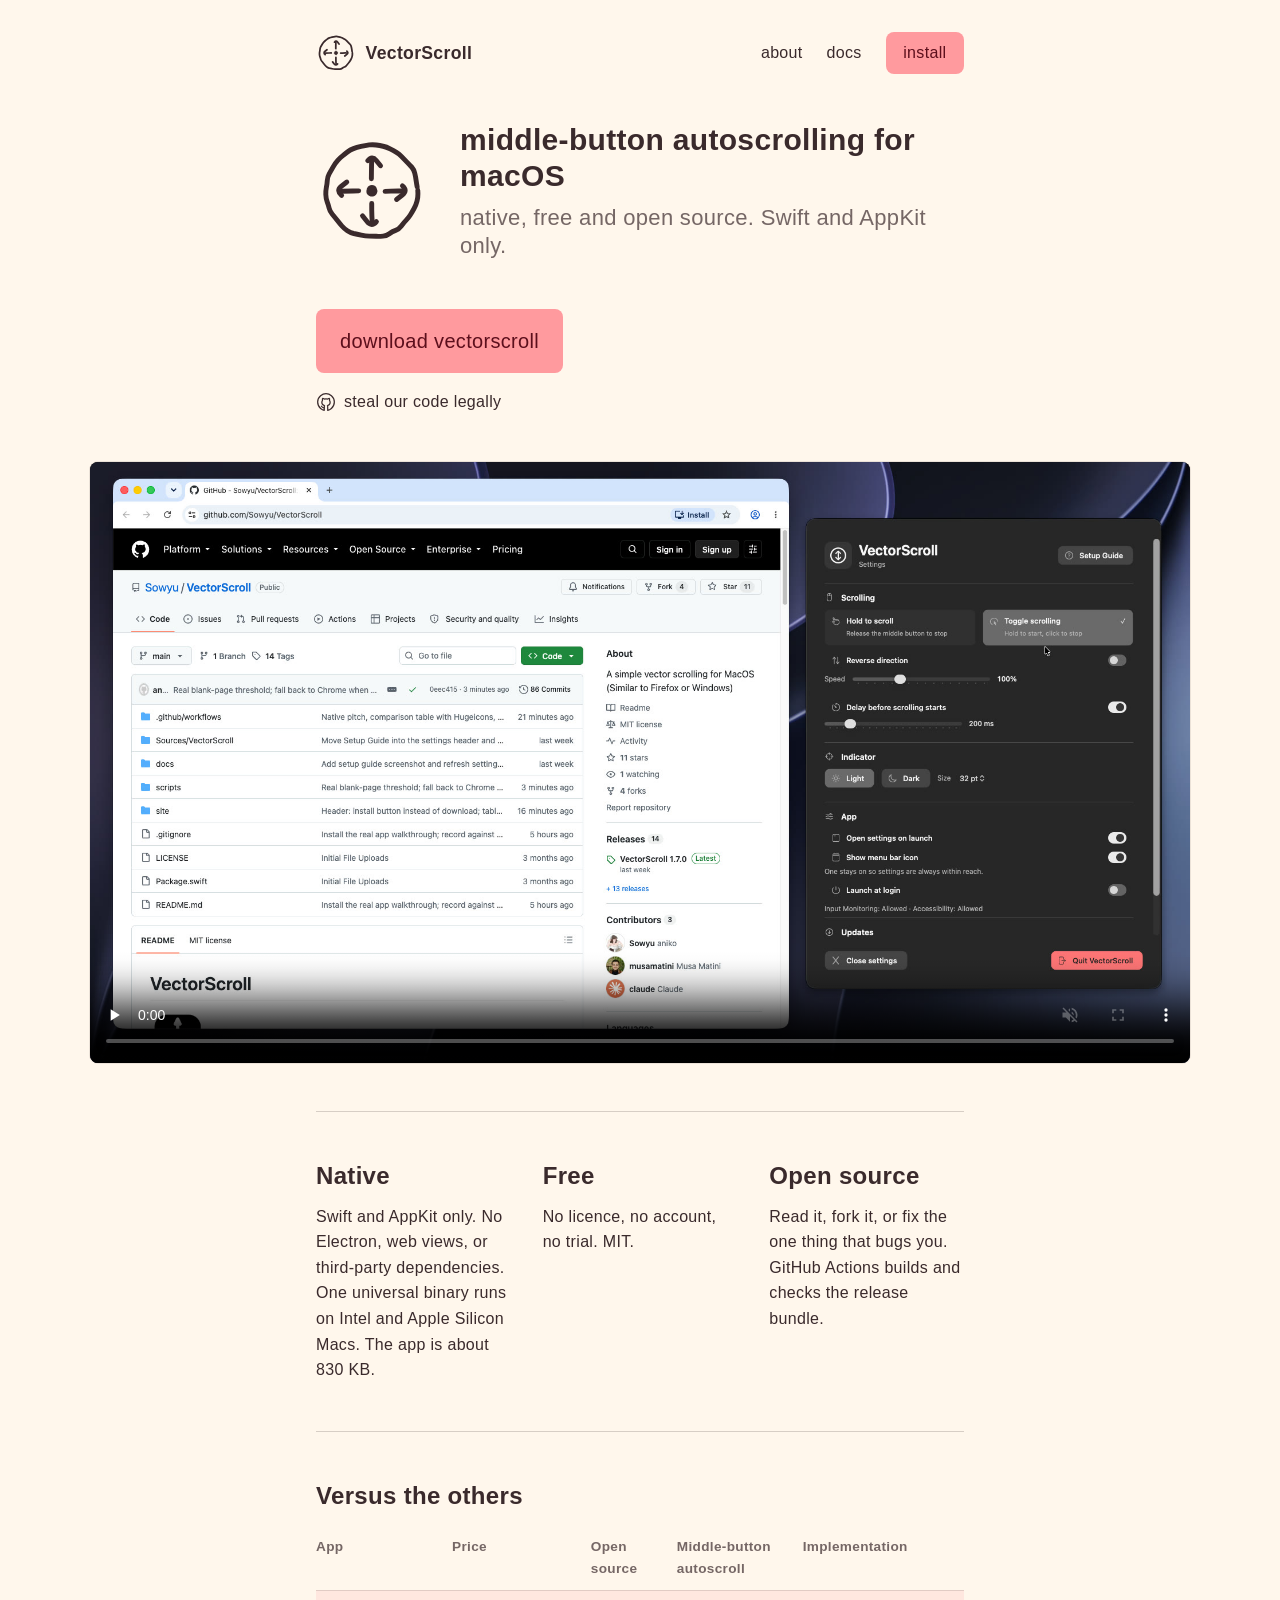
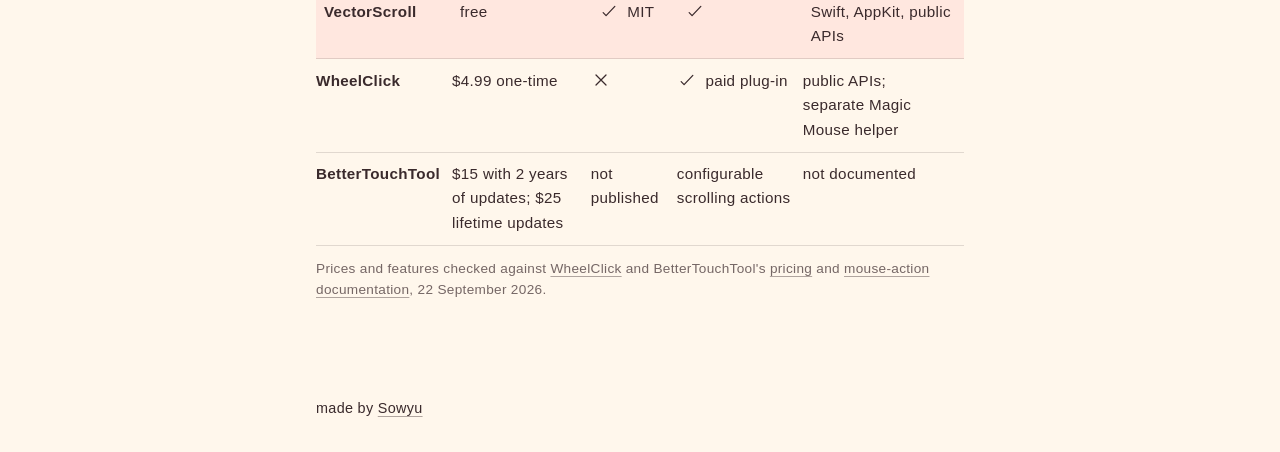
==== commit 47e0ed02: "Merge updated demo while preserving click-to-play behavior" ====
--- a/site/index.html
+++ b/site/index.html
@@ -30,7 +30,7 @@
     <a href="https://github.com/Sowyu/VectorScroll/releases/latest/download/VectorScroll.dmg" class="button">download vectorscroll</a>
     <a href="https://github.com/Sowyu/VectorScroll" class="steal"><svg class="ico" viewBox="0 0 24 24" fill="none" aria-hidden="true"><path d="M6.51734 17.1132C6.91177 17.6905 8.10883 18.9228 9.74168 19.2333M9.86428 22C8.83582 21.8306 2 19.6057 2 12.0926C2 5.06329 8.0019 2 12.0008 2C15.9996 2 22 5.06329 22 12.0926C22 19.6057 15.1642 21.8306 14.1357 22C14.1357 22 13.9267 18.5826 14.0487 17.9969C14.1706 17.4113 13.7552 16.4688 13.7552 16.4688C14.7262 16.1055 16.2043 15.5847 16.7001 14.1874C17.0848 13.1032 17.3268 11.5288 16.2508 10.0489C16.2508 10.0489 16.5318 7.65809 15.9996 7.56548C15.4675 7.47287 13.8998 8.51192 13.8998 8.51192C13.4432 8.38248 12.4243 8.13476 12.0018 8.17939C11.5792 8.13476 10.5568 8.38248 10.1002 8.51192C10.1002 8.51192 8.53249 7.47287 8.00036 7.56548C7.46823 7.65809 7.74917 10.0489 7.74917 10.0489C6.67316 11.5288 6.91516 13.1032 7.2999 14.1874C7.79575 15.5847 9.27384 16.1055 10.2448 16.4688C10.2448 16.4688 9.82944 17.4113 9.95135 17.9969C10.0733 18.5826 9.86428 22 9.86428 22Z" stroke="currentColor" stroke-width="1.5" stroke-linecap="round" stroke-linejoin="round"/></svg> steal our code legally</a>
   </div>
-  <video width="1920" height="1048" autoplay muted loop playsinline controls preload="metadata" poster="poster.jpg" aria-label="A middle click shows the four-arrow indicator, moving the pointer down scrolls the page, pulling back slows and reverses it.">
+  <video width="1920" height="1048" muted loop playsinline controls preload="none" poster="poster.jpg" aria-label="A middle click shows the four-arrow indicator, moving the pointer down scrolls the page, pulling back slows and reverses it.">
     <source src="demo.webm" type="video/webm">
     <source src="demo.mp4" type="video/mp4">
   </video>
@@ -38,22 +38,22 @@
   <div class="grid">
     <div><h2>Native</h2><p>Swift and AppKit only. No Electron, web views, or third-party dependencies. One universal binary runs on Intel and Apple Silicon Macs. The app is about 830 KB.</p></div>
     <div><h2>Free</h2><p>No licence, no account, no trial. MIT.</p></div>
-    <div><h2>Open source</h2><p>Read it, fork it, or fix the one thing that bugs you. Every release is built and signed on GitHub Actions.</p></div>
+    <div><h2>Open source</h2><p>Read it, fork it, or fix the one thing that bugs you. GitHub Actions builds and checks the release bundle.</p></div>
   </div>
   <hr>
   <div class="compare">
     <h2>Versus the others</h2>
     <div class="scroll">
     <table>
-      <thead><tr><th>App</th><th>Price</th><th>Open source</th><th>Middle-button autoscroll</th><th>Built with</th></tr></thead>
+      <thead><tr><th>App</th><th>Price</th><th>Open source</th><th>Middle-button autoscroll</th><th>Implementation</th></tr></thead>
       <tbody>
         <tr><th>VectorScroll</th><td>free</td><td><svg class="ico" viewBox="0 0 24 24" fill="none" role="img" aria-label="yes"><path d="M5 14L8.5 17.5L19 6.5" stroke="currentColor" stroke-width="1.5" stroke-linecap="round" stroke-linejoin="round"/></svg> MIT</td><td><svg class="ico" viewBox="0 0 24 24" fill="none" role="img" aria-label="yes"><path d="M5 14L8.5 17.5L19 6.5" stroke="currentColor" stroke-width="1.5" stroke-linecap="round" stroke-linejoin="round"/></svg></td><td>Swift, AppKit, public APIs</td></tr>
-        <tr><th>WheelClick</th><td>$4.99 one-time</td><td><svg class="ico" viewBox="0 0 24 24" fill="none" role="img" aria-label="no"><path d="M18 6L6.00081 17.9992M17.9992 18L6 6.00085" stroke="currentColor" stroke-width="1.5" stroke-linecap="round" stroke-linejoin="round"/></svg></td><td><svg class="ico" viewBox="0 0 24 24" fill="none" role="img" aria-label="yes"><path d="M5 14L8.5 17.5L19 6.5" stroke="currentColor" stroke-width="1.5" stroke-linecap="round" stroke-linejoin="round"/></svg> paid tier</td><td>public Accessibility API</td></tr>
-        <tr><th>BetterTouchTool</th><td>$15 for 2 years, $25 lifetime</td><td><svg class="ico" viewBox="0 0 24 24" fill="none" role="img" aria-label="no"><path d="M18 6L6.00081 17.9992M17.9992 18L6 6.00085" stroke="currentColor" stroke-width="1.5" stroke-linecap="round" stroke-linejoin="round"/></svg></td><td>basic auto-scroll action</td><td>private APIs</td></tr>
+        <tr><th>WheelClick</th><td>$4.99 one-time</td><td><svg class="ico" viewBox="0 0 24 24" fill="none" role="img" aria-label="no"><path d="M18 6L6.00081 17.9992M17.9992 18L6 6.00085" stroke="currentColor" stroke-width="1.5" stroke-linecap="round" stroke-linejoin="round"/></svg></td><td><svg class="ico" viewBox="0 0 24 24" fill="none" role="img" aria-label="yes"><path d="M5 14L8.5 17.5L19 6.5" stroke="currentColor" stroke-width="1.5" stroke-linecap="round" stroke-linejoin="round"/></svg> paid plug-in</td><td>public APIs; separate Magic Mouse helper</td></tr>
+        <tr><th>BetterTouchTool</th><td>$15 with 2 years of updates; $25 lifetime updates</td><td>not published</td><td>configurable scrolling actions</td><td>not documented</td></tr>
       </tbody>
     </table>
     </div>
-    <p class="note">Prices and details from <a href="https://wheelclick.app/vs/everything">wheelclick.app</a>, September 2026.</p>
+    <p class="note">Prices and features checked against <a href="https://wheelclick.app/">WheelClick</a> and BetterTouchTool's <a href="https://folivora.ai/buy/">pricing</a> and <a href="https://docs.folivora.ai/docs/normal-mouse/assigning-actions/">mouse-action documentation</a>, 22 September 2026.</p>
   </div>
 </main>
 <footer>made by <a href="https://github.com/Sowyu">Sowyu</a></footer>
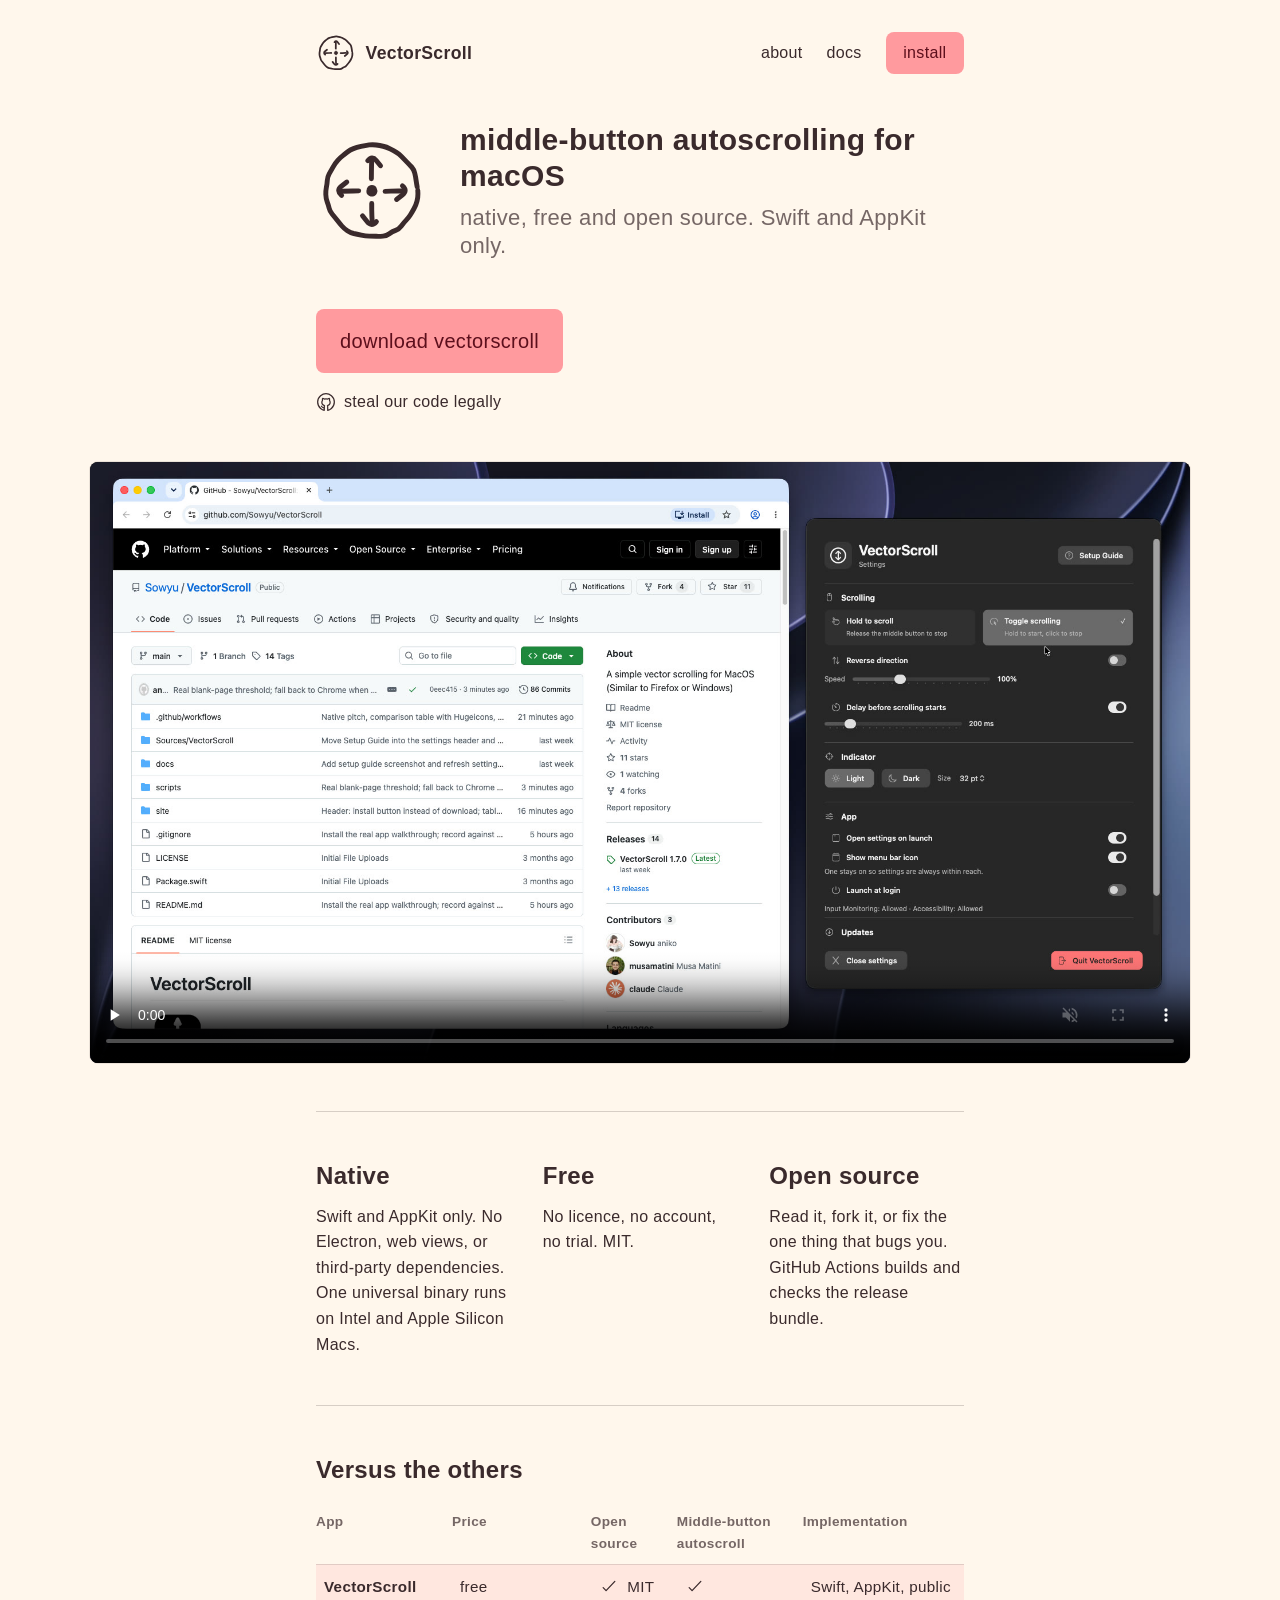
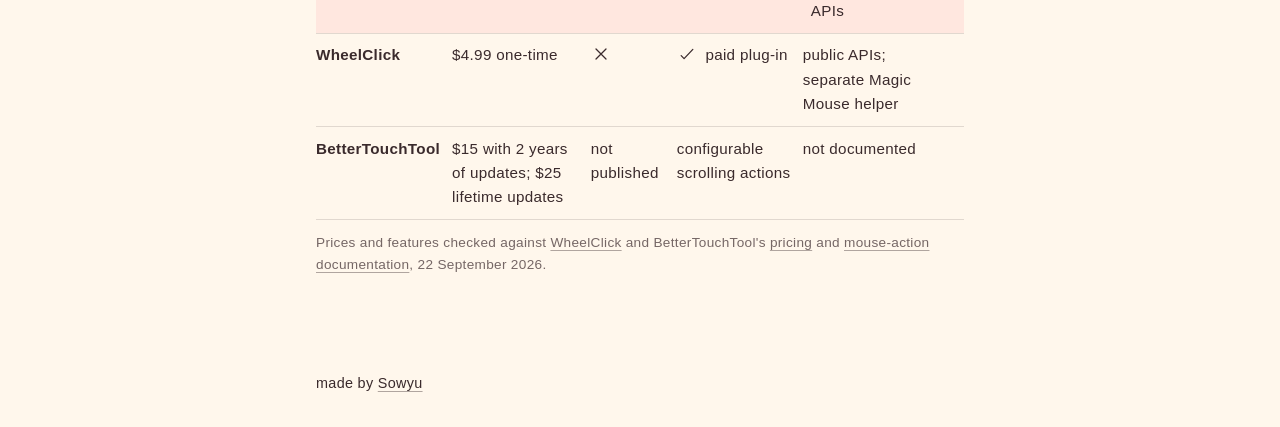
==== commit ab972734: "Remove outdated application size claims" ====
--- a/site/index.html
+++ b/site/index.html
@@ -4,10 +4,10 @@
 <meta charset="utf-8">
 <meta name="viewport" content="width=device-width, initial-scale=1">
 <title>VectorScroll</title>
-<meta name="description" content="Free and open source middle-button autoscrolling for macOS. Swift and AppKit, 830 KB.">
+<meta name="description" content="Free and open source middle-button autoscrolling for macOS. Swift and AppKit.">
 <meta name="color-scheme" content="light dark">
 <meta property="og:title" content="VectorScroll">
-<meta property="og:description" content="Free and open source middle-button autoscrolling for macOS. Swift and AppKit, 830 KB.">
+<meta property="og:description" content="Free and open source middle-button autoscrolling for macOS. Swift and AppKit.">
 <meta property="og:image" content="poster.jpg">
 <link rel="icon" href="icon.png">
 <link rel="stylesheet" href="style.css">
@@ -36,7 +36,7 @@
   </video>
   <hr>
   <div class="grid">
-    <div><h2>Native</h2><p>Swift and AppKit only. No Electron, web views, or third-party dependencies. One universal binary runs on Intel and Apple Silicon Macs. The app is about 830 KB.</p></div>
+    <div><h2>Native</h2><p>Swift and AppKit only. No Electron, web views, or third-party dependencies. One universal binary runs on Intel and Apple Silicon Macs.</p></div>
     <div><h2>Free</h2><p>No licence, no account, no trial. MIT.</p></div>
     <div><h2>Open source</h2><p>Read it, fork it, or fix the one thing that bugs you. GitHub Actions builds and checks the release bundle.</p></div>
   </div>
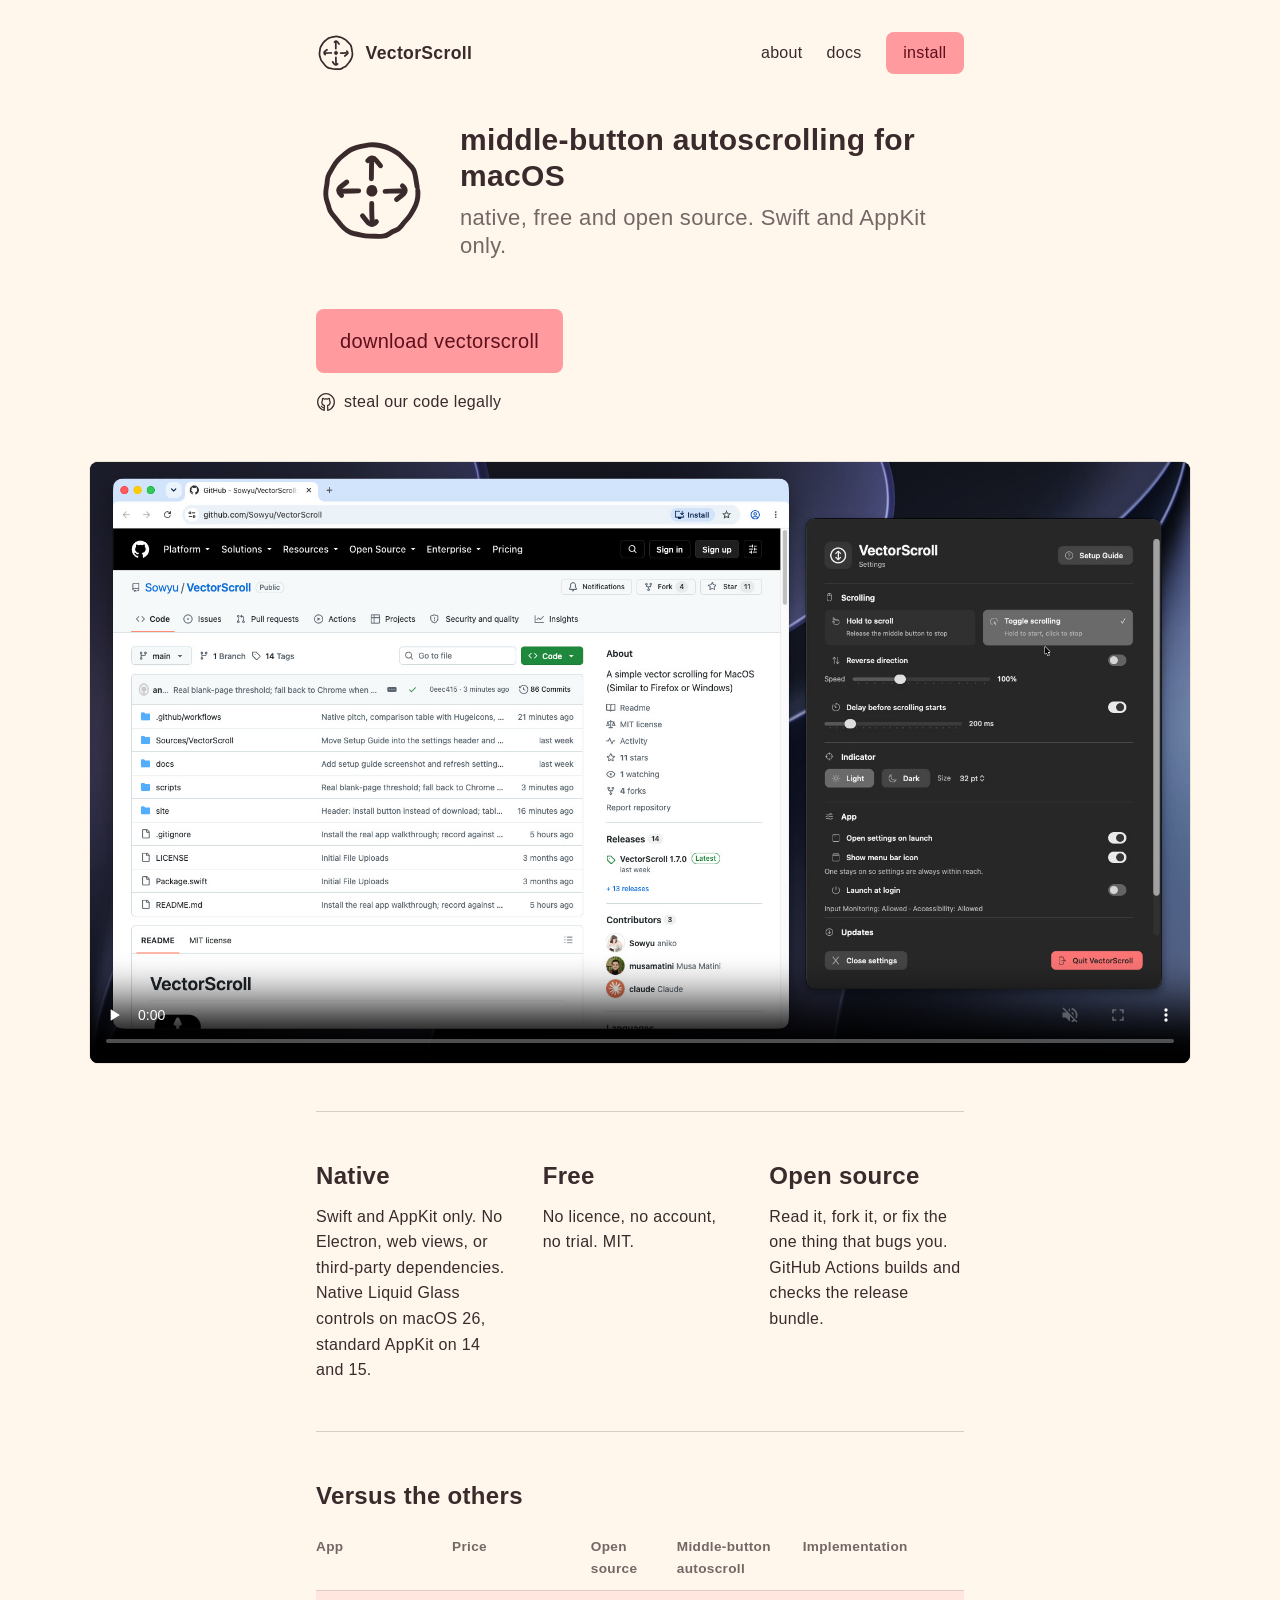
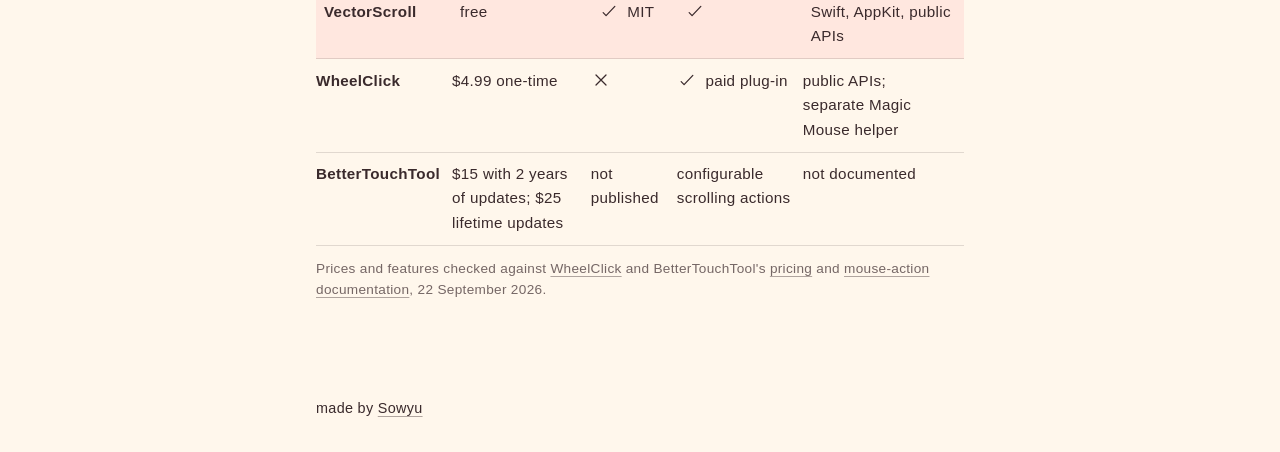
==== commit 62d94264: "Site copy for 1.8.1; recorder centres on the new window height" ====
--- a/site/index.html
+++ b/site/index.html
@@ -36,7 +36,7 @@
   </video>
   <hr>
   <div class="grid">
-    <div><h2>Native</h2><p>Swift and AppKit only. No Electron, web views, or third-party dependencies. One universal binary runs on Intel and Apple Silicon Macs.</p></div>
+    <div><h2>Native</h2><p>Swift and AppKit only. No Electron, web views, or third-party dependencies. Native Liquid Glass controls on macOS 26, standard AppKit on 14 and 15.</p></div>
     <div><h2>Free</h2><p>No licence, no account, no trial. MIT.</p></div>
     <div><h2>Open source</h2><p>Read it, fork it, or fix the one thing that bugs you. GitHub Actions builds and checks the release bundle.</p></div>
   </div>
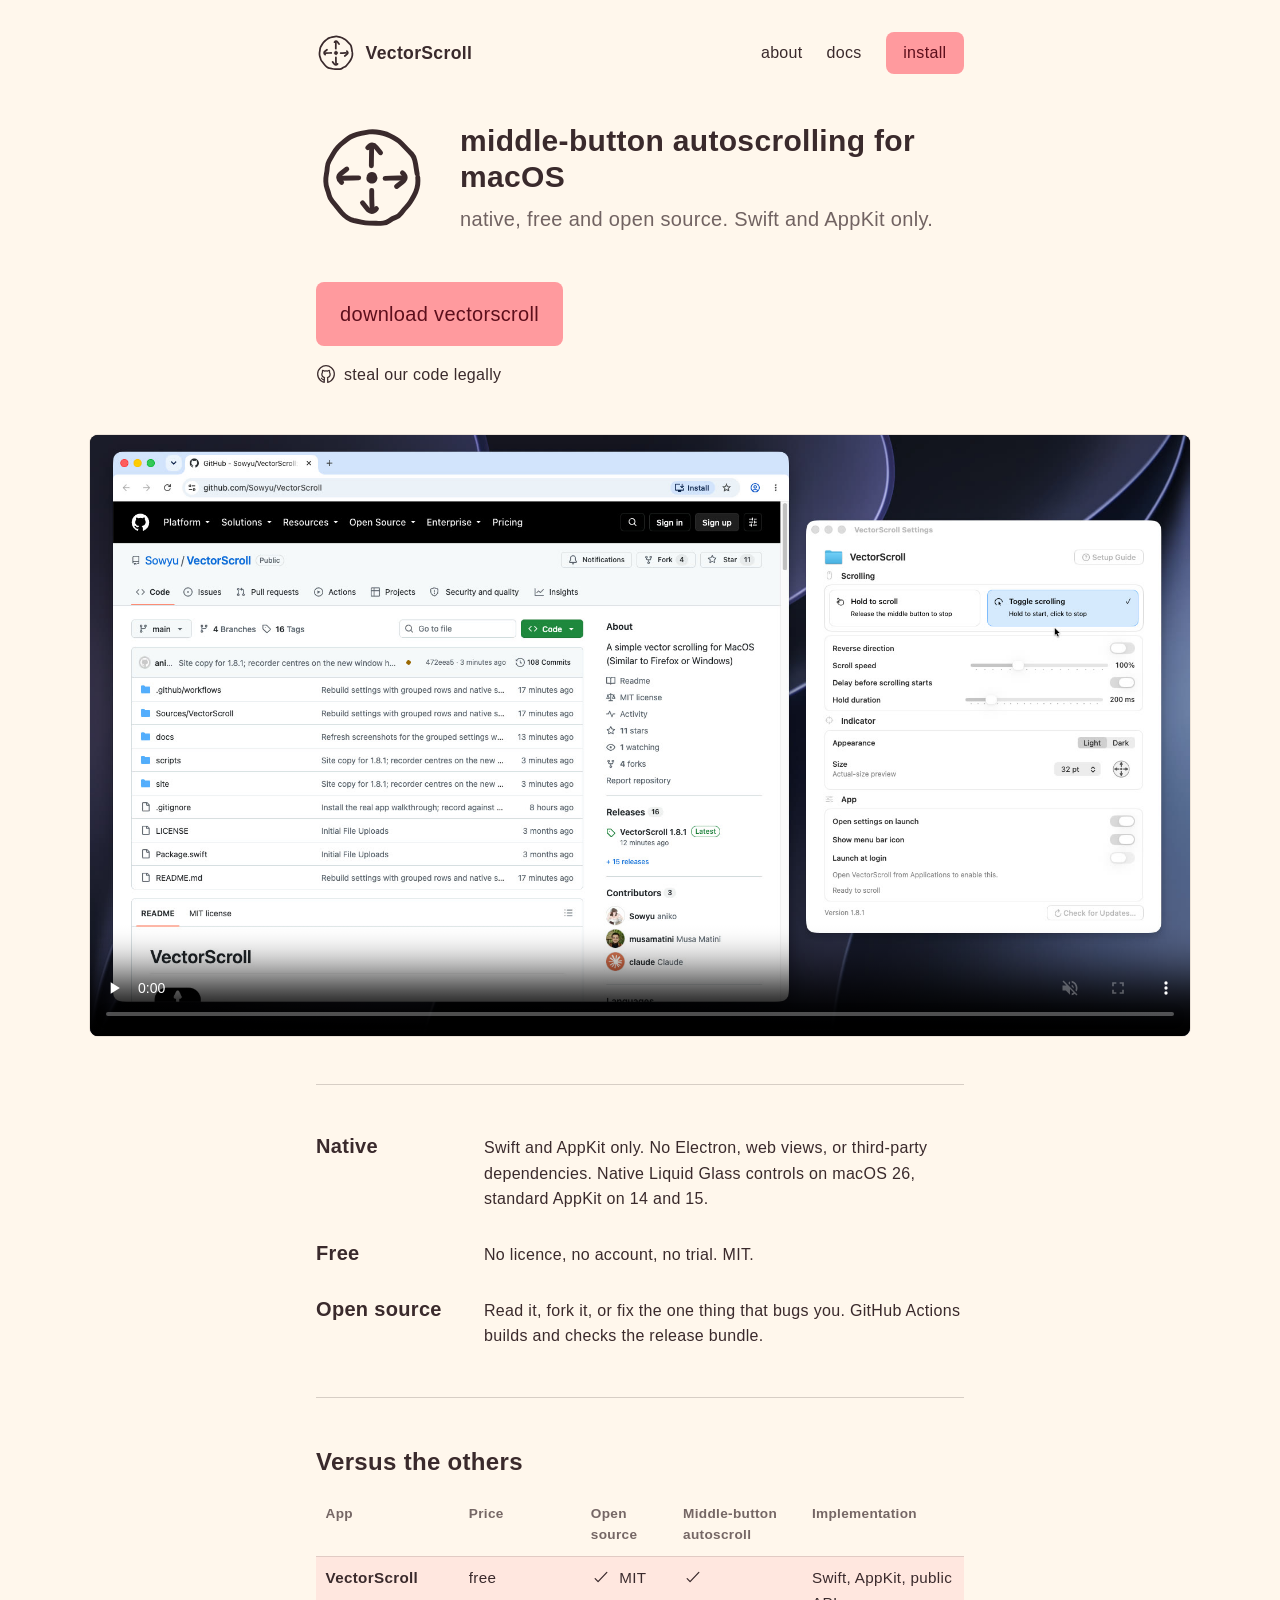
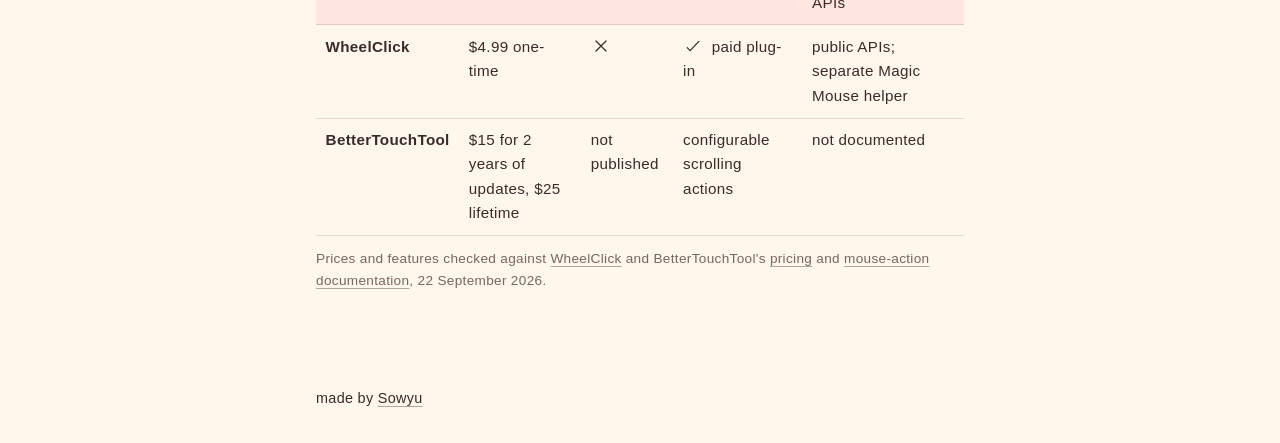
==== commit e9a03a18: "Site UI audit fixes: one-row phone header, stacked comparison on phones, aligned table rows, feature" ====
--- a/site/index.html
+++ b/site/index.html
@@ -22,7 +22,7 @@
   <svg class="hero-mark" aria-hidden="true" viewBox="0 0 160 160" fill="none" stroke="currentColor" stroke-width="7" stroke-linecap="round" stroke-linejoin="round" xmlns="http://www.w3.org/2000/svg"><path d="M145.4 78.9 Q145.4 78.9 145.6 83.9 Q145.7 89.0 144.3 94.5 Q142.9 100.0 140.1 105.0 Q137.4 110.0 134.7 114.3 Q131.9 118.6 128.6 122.0 Q125.3 125.4 121.9 129.9 Q118.6 134.4 113.7 136.2 Q108.8 137.9 104.8 141.1 Q100.8 144.2 95.7 144.5 Q90.6 144.9 86.0 144.7 Q81.5 144.5 76.2 144.5 Q70.8 144.5 64.6 143.0 Q58.5 141.5 53.9 140.7 Q49.4 139.8 44.8 136.7 Q40.2 133.7 37.0 130.0 Q33.8 126.3 30.3 121.8 Q26.8 117.4 23.3 113.2 Q19.8 109.0 18.8 104.6 Q17.8 100.2 16.0 95.4 Q14.2 90.6 14.0 85.0 Q13.9 79.4 14.8 74.8 Q15.8 70.3 16.1 65.1 Q16.4 59.8 18.8 55.5 Q21.3 51.2 24.3 45.9 Q27.3 40.5 31.1 36.3 Q34.9 32.1 37.9 29.8 Q40.9 27.4 44.9 24.3 Q48.9 21.2 53.5 19.5 Q58.1 17.8 64.3 16.4 Q70.5 15.0 75.9 14.2 Q81.2 13.4 86.1 14.3 Q90.9 15.1 95.8 16.1 Q100.7 17.1 105.9 19.9 Q111.1 22.6 114.9 24.9 Q118.7 27.1 122.0 30.6 Q125.3 34.0 129.6 38.4 Q133.9 42.8 136.9 46.1 Q139.8 49.3 141.1 54.7 Q142.4 60.1 143.0 64.8 Q143.7 69.6 144.5 74.2"/><path d="M79.1 62.5 Q79.1 62.5 79.2 53.5 Q79.3 44.5 79.5 36.6"/><path d="M92.2 43.9 Q92.2 43.9 86.1 36.3 Q80.1 28.8 73.9 36.7"/><path d="M79.6 97.8 Q79.6 97.8 79.6 106.8 Q79.7 115.8 80.3 123.5"/><path d="M66.4 115.5 Q66.4 115.5 72.9 123.7 Q79.5 132.0 86.3 123.7"/><path d="M61.0 79.8 Q61.0 79.8 52.9 80.0 Q44.7 80.1 36.8 80.3"/><path d="M44.0 67.2 Q44.0 67.2 36.2 73.2 Q28.4 79.1 36.6 86.3"/><path d="M98.7 80.6 Q98.7 80.6 106.8 80.2 Q114.8 79.8 123.0 80.0"/><path d="M115.1 92.1 Q115.1 92.1 123.3 85.7 Q131.4 79.3 123.5 72.7"/><path d="M86.4 79.6 Q86.4 79.6 86.0 81.5 Q85.6 83.3 84.3 84.9 Q82.9 86.5 81.5 86.5 Q80.1 86.6 78.2 86.2 Q76.2 85.9 75.0 84.5 Q73.8 83.0 73.6 81.8 Q73.4 80.6 73.7 78.5 Q73.9 76.5 75.0 75.0 Q76.0 73.5 77.9 73.1 Q79.8 72.7 81.9 73.1 Q83.9 73.5 84.7 75.3 Q85.5 77.0 85.9 78.3" fill="currentColor" stroke-width="3"/></svg>
   <div>
     <h1>middle-button autoscrolling for macOS</h1>
-    <h3>native, free and open source. Swift and AppKit only.</h3>
+    <p class="sub">native, free and open source. Swift and AppKit only.</p>
   </div>
 </section>
 <main id="main">
@@ -35,7 +35,7 @@
     <source src="demo.mp4" type="video/mp4">
   </video>
   <hr>
-  <div class="grid">
+  <div class="points">
     <div><h2>Native</h2><p>Swift and AppKit only. No Electron, web views, or third-party dependencies. Native Liquid Glass controls on macOS 26, standard AppKit on 14 and 15.</p></div>
     <div><h2>Free</h2><p>No licence, no account, no trial. MIT.</p></div>
     <div><h2>Open source</h2><p>Read it, fork it, or fix the one thing that bugs you. GitHub Actions builds and checks the release bundle.</p></div>
@@ -47,9 +47,9 @@
     <table>
       <thead><tr><th>App</th><th>Price</th><th>Open source</th><th>Middle-button autoscroll</th><th>Implementation</th></tr></thead>
       <tbody>
-        <tr><th>VectorScroll</th><td>free</td><td><svg class="ico" viewBox="0 0 24 24" fill="none" role="img" aria-label="yes"><path d="M5 14L8.5 17.5L19 6.5" stroke="currentColor" stroke-width="1.5" stroke-linecap="round" stroke-linejoin="round"/></svg> MIT</td><td><svg class="ico" viewBox="0 0 24 24" fill="none" role="img" aria-label="yes"><path d="M5 14L8.5 17.5L19 6.5" stroke="currentColor" stroke-width="1.5" stroke-linecap="round" stroke-linejoin="round"/></svg></td><td>Swift, AppKit, public APIs</td></tr>
-        <tr><th>WheelClick</th><td>$4.99 one-time</td><td><svg class="ico" viewBox="0 0 24 24" fill="none" role="img" aria-label="no"><path d="M18 6L6.00081 17.9992M17.9992 18L6 6.00085" stroke="currentColor" stroke-width="1.5" stroke-linecap="round" stroke-linejoin="round"/></svg></td><td><svg class="ico" viewBox="0 0 24 24" fill="none" role="img" aria-label="yes"><path d="M5 14L8.5 17.5L19 6.5" stroke="currentColor" stroke-width="1.5" stroke-linecap="round" stroke-linejoin="round"/></svg> paid plug-in</td><td>public APIs; separate Magic Mouse helper</td></tr>
-        <tr><th>BetterTouchTool</th><td>$15 with 2 years of updates; $25 lifetime updates</td><td>not published</td><td>configurable scrolling actions</td><td>not documented</td></tr>
+        <tr><th>VectorScroll</th><td data-label="Price"><span>free</span></td><td data-label="Open source"><span><svg class="ico" viewBox="0 0 24 24" fill="none" role="img" aria-label="yes"><path d="M5 14L8.5 17.5L19 6.5" stroke="currentColor" stroke-width="1.5" stroke-linecap="round" stroke-linejoin="round"/></svg> MIT</span></td><td data-label="Middle-button autoscroll"><span><svg class="ico" viewBox="0 0 24 24" fill="none" role="img" aria-label="yes"><path d="M5 14L8.5 17.5L19 6.5" stroke="currentColor" stroke-width="1.5" stroke-linecap="round" stroke-linejoin="round"/></svg></span></td><td data-label="Implementation"><span>Swift, AppKit, public APIs</span></td></tr>
+        <tr><th>WheelClick</th><td data-label="Price"><span>$4.99 one-time</span></td><td data-label="Open source"><span><svg class="ico" viewBox="0 0 24 24" fill="none" role="img" aria-label="no"><path d="M18 6L6.00081 17.9992M17.9992 18L6 6.00085" stroke="currentColor" stroke-width="1.5" stroke-linecap="round" stroke-linejoin="round"/></svg></span></td><td data-label="Middle-button autoscroll"><span><svg class="ico" viewBox="0 0 24 24" fill="none" role="img" aria-label="yes"><path d="M5 14L8.5 17.5L19 6.5" stroke="currentColor" stroke-width="1.5" stroke-linecap="round" stroke-linejoin="round"/></svg> paid plug-in</span></td><td data-label="Implementation"><span>public APIs; separate Magic Mouse helper</span></td></tr>
+        <tr><th>BetterTouchTool</th><td data-label="Price"><span>$15 for 2 years of updates, $25 lifetime</span></td><td data-label="Open source"><span>not published</span></td><td data-label="Middle-button autoscroll"><span>configurable scrolling actions</span></td><td data-label="Implementation"><span>not documented</span></td></tr>
       </tbody>
     </table>
     </div>
--- a/site/style.css
+++ b/site/style.css
@@ -57,24 +57,25 @@
 .compare h2 { margin-bottom: 1rem; }
 .scroll { overflow-x: auto; -webkit-overflow-scrolling: touch; }
 table { border-collapse: collapse; width: 100%; min-width: 620px; font-size: .95rem; }
-th, td { text-align: left; padding: .6rem .75rem .6rem 0; vertical-align: top; border-bottom: 1px solid color-mix(in oklab, var(--text) 15%, transparent); }
+th, td { text-align: left; padding: .6rem .6rem; vertical-align: top; border-bottom: 1px solid color-mix(in oklab, var(--text) 15%, transparent); }
 thead th { font-weight: 600; color: color-mix(in oklab, var(--text) 70%, transparent); font-size: .85rem; }
 tbody th { font-weight: 600; white-space: nowrap; }
 tbody tr:first-child { background: color-mix(in oklab, var(--accent) 18%, transparent); }
-tbody tr:first-child th, tbody tr:first-child td { padding-left: .5rem; }
 td .ico { margin-right: .25rem; }
 .note { font-size: .85rem; color: color-mix(in oklab, var(--text) 70%, transparent); margin-top: .75rem; }
 
 .hero { display: flex; gap: 2rem; align-items: center; }
 .hero-mark { width: 7rem; height: 7rem; flex: none; }
-.hero h3 { color: color-mix(in oklab, var(--text) 70%, transparent); margin: 0; }
+.sub { color: color-mix(in oklab, var(--text) 72%, transparent); font-size: 1.25rem; line-height: 1.4; margin: 0; }
 .hero h1 { margin-bottom: 10px; }
 
 main { width: 100%; flex-grow: 1; display: flex; flex-direction: column; gap: 3rem; }
 .cta { display: flex; flex-direction: column; gap: 1rem; align-items: flex-start; }
 video { width: min(100vw - 32px, 1100px); margin-inline: calc((100% - min(100vw - 32px, 1100px)) / 2); border-radius: .5rem; background: #000; box-shadow: 0 0 0 1px color-mix(in oklab, var(--text) 10%, transparent); }
-.grid { width: 100%; display: grid; grid-template-columns: 1fr 1fr 1fr; gap: 2rem; }
-.grid p { margin: 0; }
+.points { display: grid; gap: 1.75rem; }
+.points > div { display: grid; grid-template-columns: 9rem 1fr; gap: 0 1.5rem; align-items: baseline; }
+.points h2 { margin: 0; font-size: 1.25rem; white-space: nowrap; }
+.points p { margin: 0; }
 
 .doc { width: 100%; align-items: stretch; display: block; }
 .doc h1 { margin-bottom: 1.5rem; }
@@ -82,9 +83,7 @@
 .doc ol, .doc ul { padding-left: 1.4rem; margin: 0 0 1rem; }
 .doc li { margin-bottom: .4rem; }
 .doc img { border-radius: .5rem; margin: 0 0 1rem; box-shadow: 0 0 0 1px color-mix(in oklab, var(--text) 10%, transparent); }
-.dl { border: 1px solid color-mix(in oklab, var(--text) 20%, transparent); border-radius: .5rem; padding: 1.5rem; margin-bottom: 1rem; }
-.dl h2 { margin-top: 0; }
-.dl p { margin: 1rem 0 0; }
+.doc .sub { font-size: 1rem; margin-bottom: 1rem; }
 
 .docs { display: block; }
 .doc h2 { scroll-margin-top: 1.5rem; }
@@ -94,16 +93,28 @@
 
 @media (max-width: 640px) {
   body { gap: 2rem; }
-  header { padding-top: 1rem; }
+  header { flex-wrap: nowrap; padding-top: 1rem; gap: .75rem; }
+  .home { font-size: 1rem; gap: .5rem; }
   .mark { width: 2rem; height: 2rem; }
-  nav { gap: 1.25rem; }
-  .hero { gap: 1.25rem; }
-  .hero-mark { width: 5rem; height: 5rem; }
-  .hero h1 { font-size: 1.5rem; }
-  .hero h3 { font-size: 1.1rem; }
-  .cta { flex-wrap: wrap; }
-  .grid { grid-template-columns: 1fr; gap: 1rem; }
+  nav { gap: .9rem; }
+  .button.small { padding: .45rem .8rem; }
+  .hero-mark { display: none; }
+  .hero h1 { font-size: 1.6rem; }
+  .sub { font-size: 1.1rem; }
   .button { font-size: 1.1rem; }
-  nav { gap: 1rem; }
-  .grid div { margin-bottom: .5rem; }
+  .points > div { grid-template-columns: 1fr; }
+  .points h2 { margin-bottom: .25rem; }
+  /* Comparison: one block per app, each cell labelled. */
+  .scroll { overflow: visible; }
+  table, tbody, tr, th, td { display: block; min-width: 0; width: 100%; }
+  table { min-width: 0; }
+  thead { display: none; }
+  tbody tr { padding: .75rem .75rem; border-bottom: 1px solid color-mix(in oklab, var(--text) 15%, transparent); }
+  tbody th, tbody td { border: 0; padding: .15rem 0; }
+  tbody th { font-size: 1.1rem; margin-bottom: .25rem; }
+  td { display: grid; grid-template-columns: 8.5rem 1fr; gap: .5rem; }
+  td::before { content: attr(data-label); color: color-mix(in oklab, var(--text) 70%, transparent); font-size: .85rem; }
 }
+@media (max-width: 360px) {
+  .home span { display: none; }
+}
